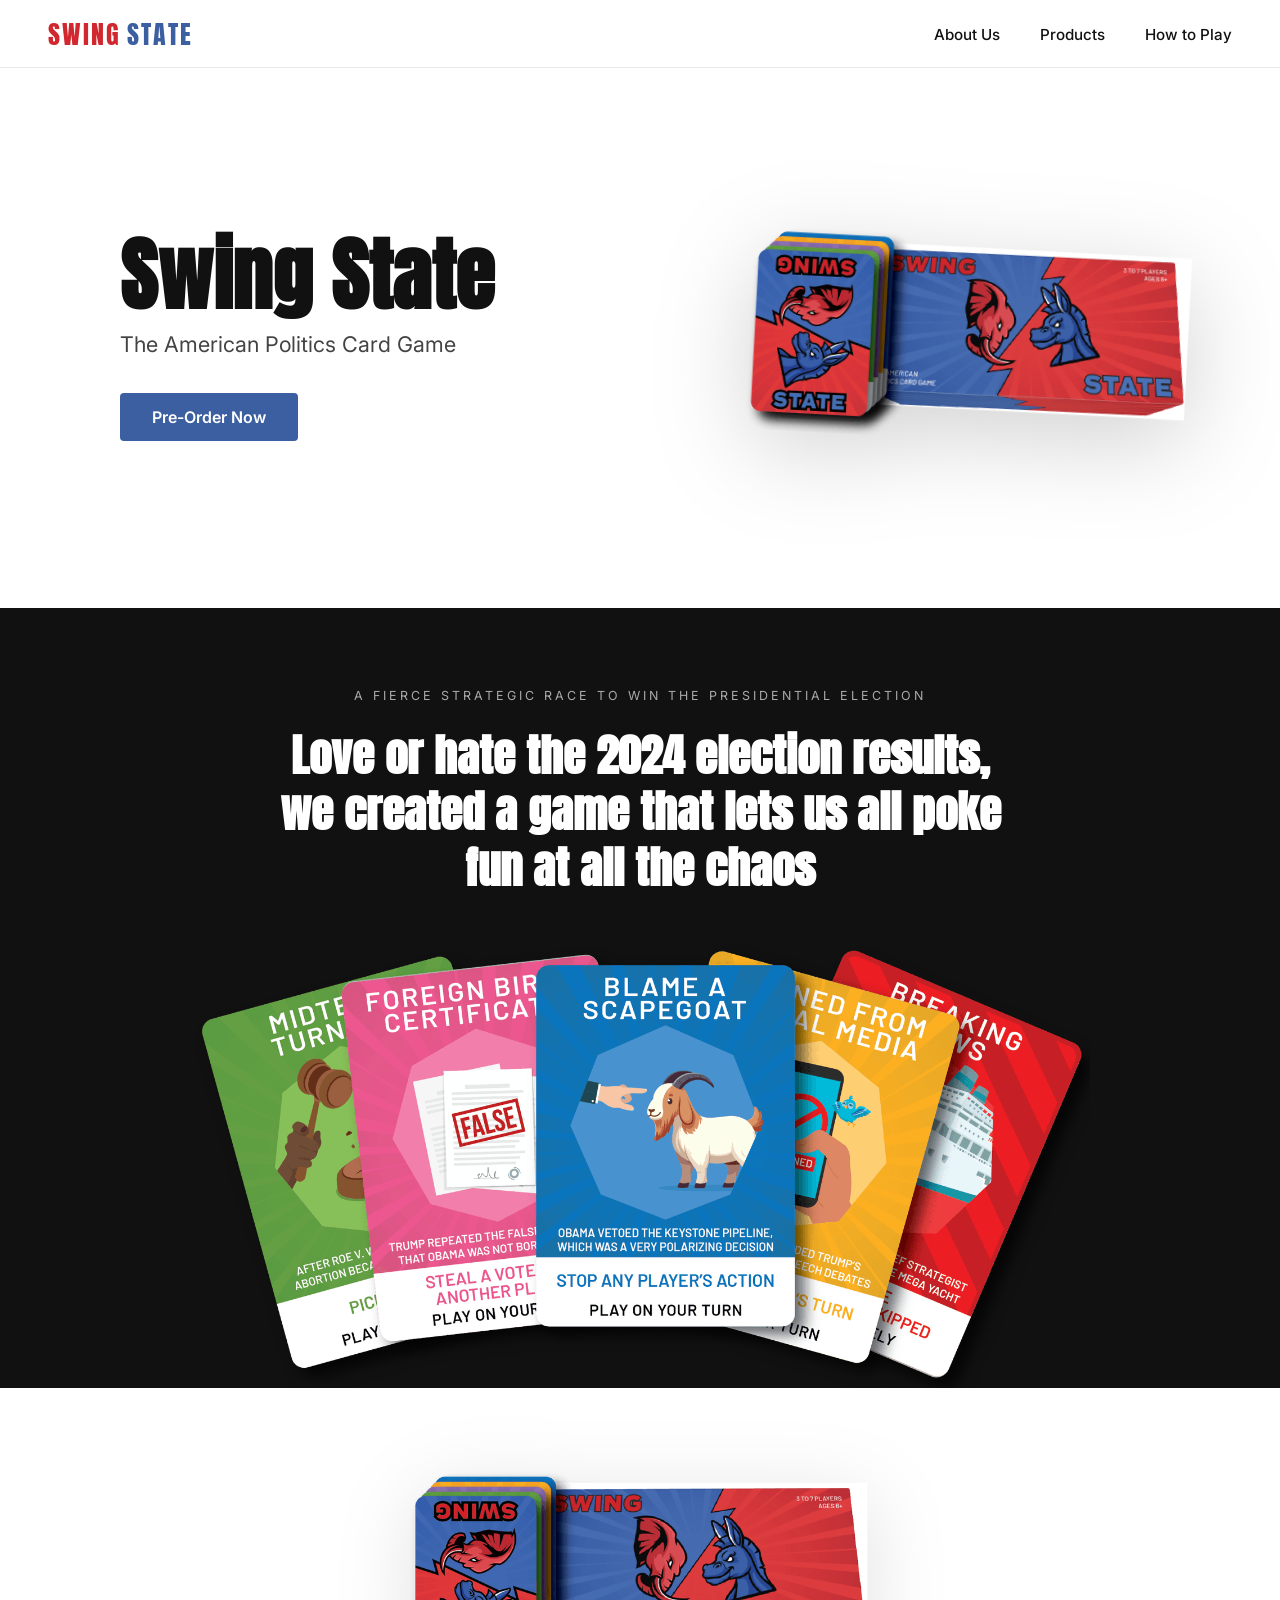
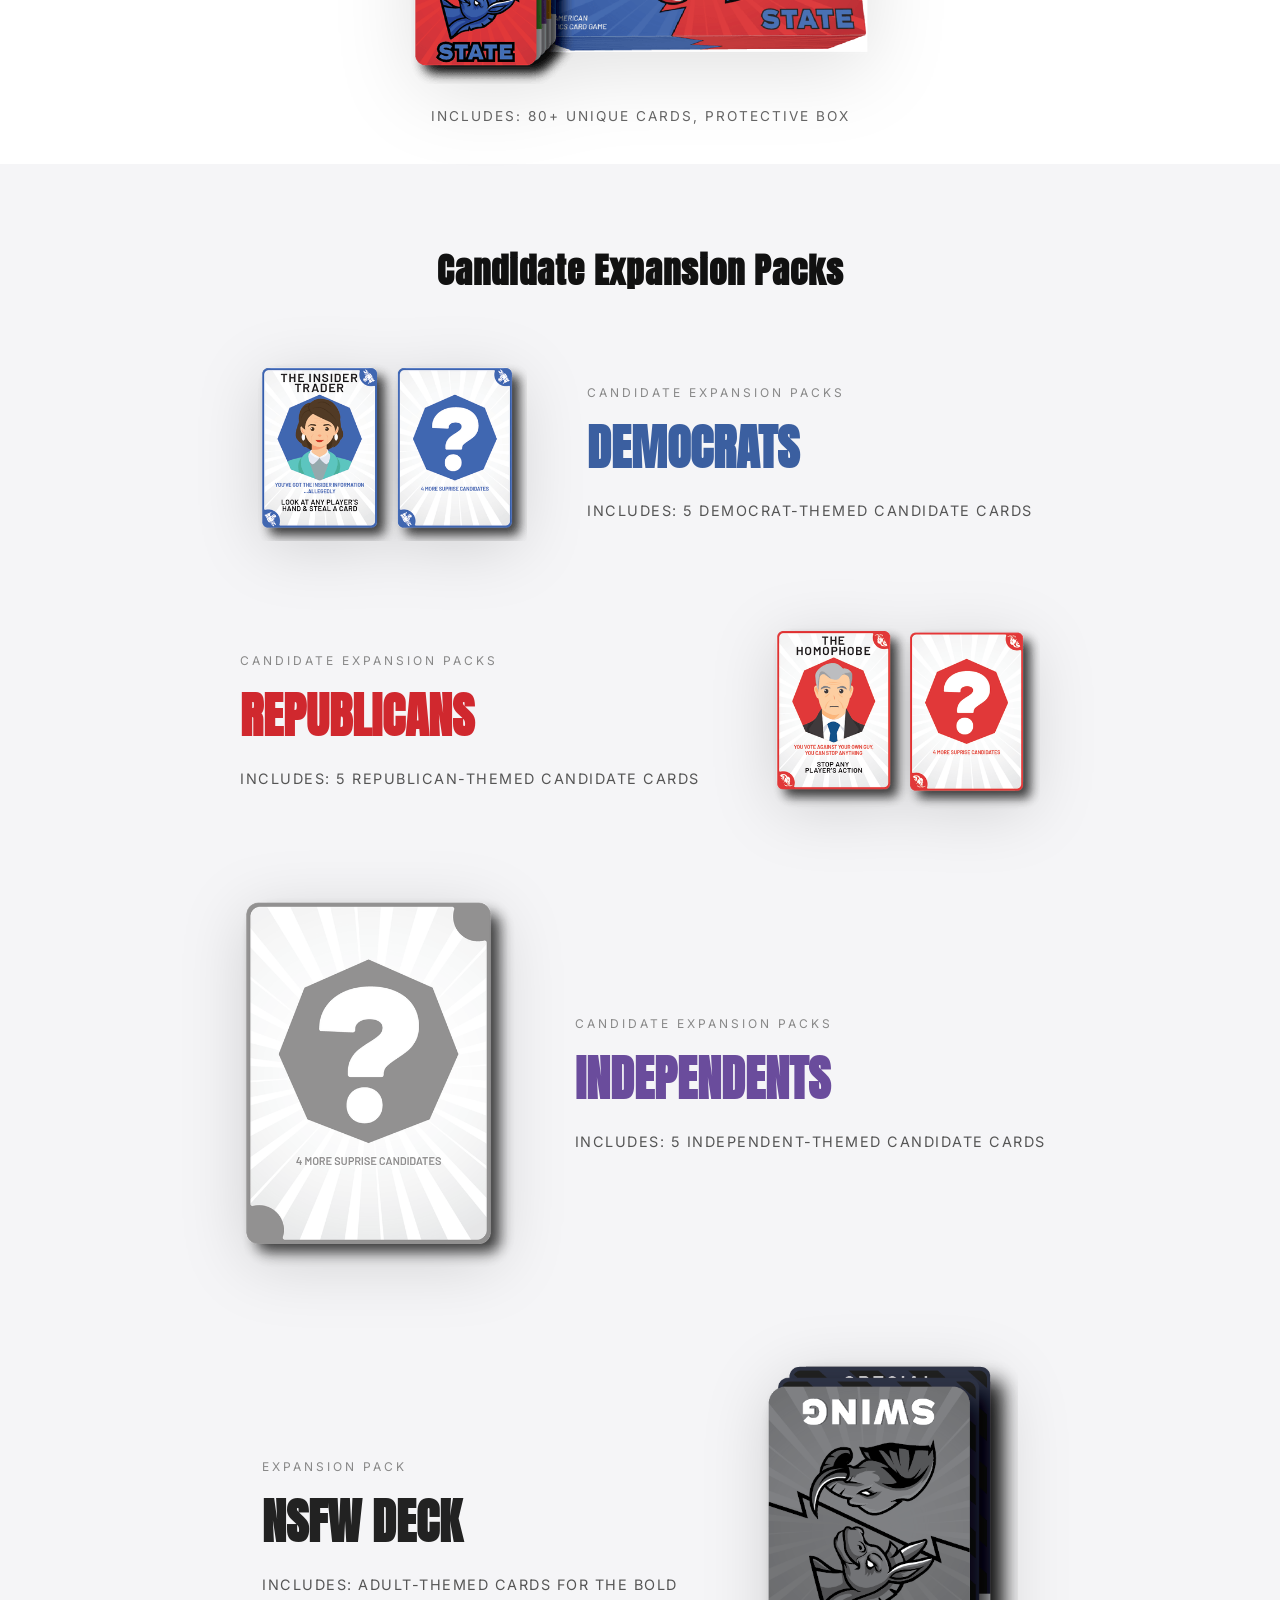
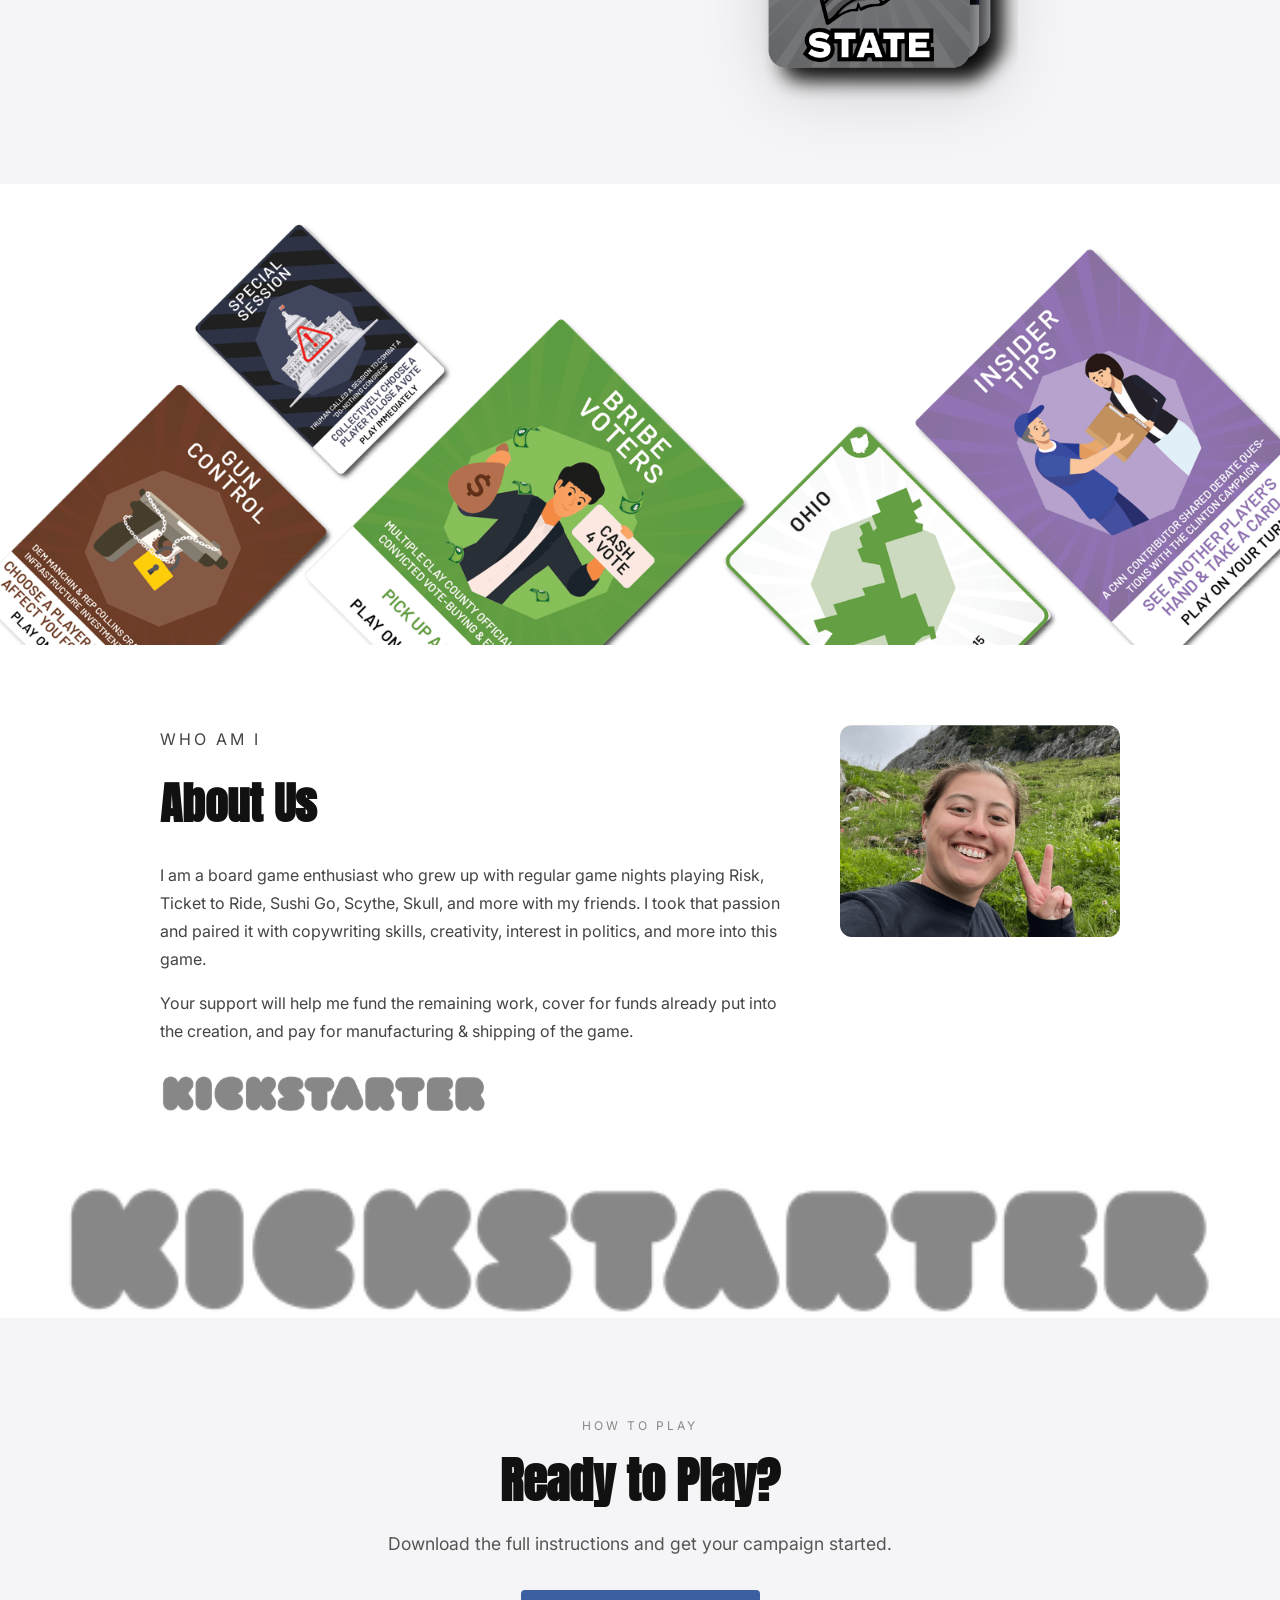
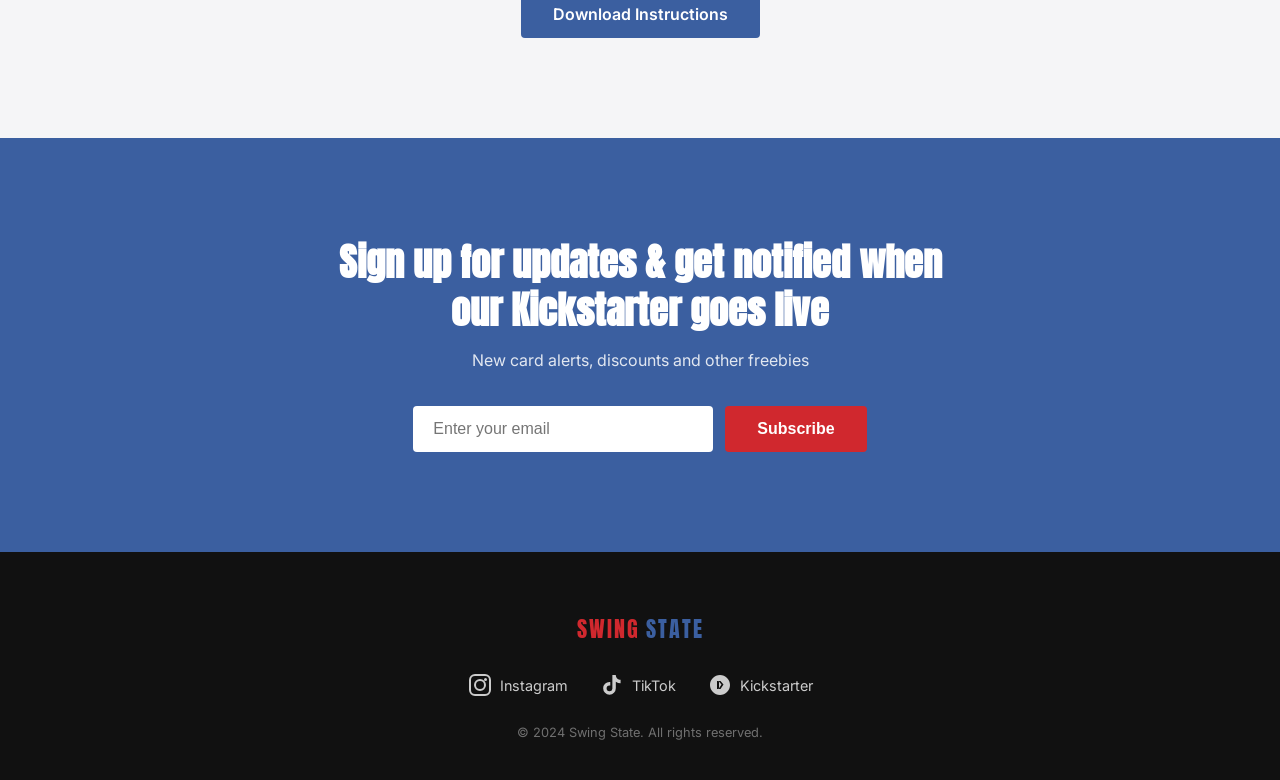
==== index.html @ 189a60ea "initial site" ====
<!DOCTYPE html>
<html lang="en">
<head>
  <meta charset="UTF-8" />
  <meta name="viewport" content="width=device-width, initial-scale=1.0" />
  <title>Swing State – The American Politics Card Game</title>
  <link rel="stylesheet" href="style.css" />
  <link rel="preconnect" href="https://fonts.googleapis.com" />
  <link rel="preconnect" href="https://fonts.gstatic.com" crossorigin />
  <link href="https://fonts.googleapis.com/css2?family=Anton&family=Inter:wght@400;500;600;700&display=swap" rel="stylesheet" />
</head>
<body>

  <!-- NAV -->
  <nav class="nav">
    <a href="#" class="nav-logo">
      <span class="logo-swing">SWING</span><span class="logo-state">STATE</span>
    </a>
    <ul class="nav-links">
      <li><a href="#about">About Us</a></li>
      <li><a href="#products">Products</a></li>
      <li><a href="#how-to-play">How to Play</a></li>
    </ul>
    <button class="nav-hamburger" aria-label="Menu" onclick="toggleMenu()">&#9776;</button>
  </nav>
  <div class="nav-mobile" id="mobileMenu">
    <a href="#about" onclick="toggleMenu()">About Us</a>
    <a href="#products" onclick="toggleMenu()">Products</a>
    <a href="#how-to-play" onclick="toggleMenu()">How to Play</a>
  </div>

  <!-- HERO -->
  <section class="hero">
    <div class="hero-text">
      <h1>Swing State</h1>
      <p class="hero-sub">The American Politics Card Game</p>
      <a href="#products" class="btn btn-primary">Pre-Order Now</a>
    </div>
    <div class="hero-image">
      <img src="images/product-box.png" alt="Swing State card game box" />
    </div>
  </section>

  <!-- TAGLINE DARK -->
  <section class="tagline-dark">
    <p class="tagline-eyebrow">A FIERCE STRATEGIC RACE TO WIN THE PRESIDENTIAL ELECTION</p>
    <h2>Love or hate the 2024 election results,<br />we created a game that lets us all poke<br />fun at all the chaos</h2>
    <div class="card-fan">
      <img src="images/cards-fan.png" alt="Swing State cards fanned out" />
    </div>
  </section>

  <!-- BOX PRODUCT -->
  <section class="box-product">
    <img src="images/product-box.png" alt="Swing State box and card deck" />
    <p class="box-includes">INCLUDES: 80+ UNIQUE CARDS, PROTECTIVE BOX</p>
  </section>

  <!-- PRODUCTS / EXPANSION PACKS -->
  <section class="products" id="products">
    <h2 class="section-title">Candidate Expansion Packs</h2>

    <div class="expansion-card expansion-dems">
      <div class="expansion-cards-img">
        <img src="images/expansion-dems.png" alt="Democrat expansion pack cards" />
      </div>
      <div class="expansion-info">
        <p class="expansion-eyebrow">CANDIDATE EXPANSION PACKS</p>
        <h3>DEMOCRATS</h3>
        <p class="expansion-includes">INCLUDES: 5 DEMOCRAT-THEMED CANDIDATE CARDS</p>
      </div>
    </div>

    <div class="expansion-card expansion-reps">
      <div class="expansion-info">
        <p class="expansion-eyebrow">CANDIDATE EXPANSION PACKS</p>
        <h3>REPUBLICANS</h3>
        <p class="expansion-includes">INCLUDES: 5 REPUBLICAN-THEMED CANDIDATE CARDS</p>
      </div>
      <div class="expansion-cards-img">
        <img src="images/expansion-reps.png" alt="Republican expansion pack cards" />
      </div>
    </div>

    <div class="expansion-card expansion-ind">
      <div class="expansion-cards-img">
        <img src="images/expansion-ind.png" alt="Independent expansion pack cards" />
      </div>
      <div class="expansion-info">
        <p class="expansion-eyebrow">CANDIDATE EXPANSION PACKS</p>
        <h3>INDEPENDENTS</h3>
        <p class="expansion-includes">INCLUDES: 5 INDEPENDENT-THEMED CANDIDATE CARDS</p>
      </div>
    </div>

    <div class="expansion-card expansion-nsfw">
      <div class="expansion-info">
        <p class="expansion-eyebrow">EXPANSION PACK</p>
        <h3>NSFW DECK</h3>
        <p class="expansion-includes">INCLUDES: ADULT-THEMED CARDS FOR THE BOLD</p>
      </div>
      <div class="expansion-cards-img">
        <img src="images/expansion-nsfw.png" alt="NSFW expansion pack cards" />
      </div>
    </div>
  </section>

  <!-- CARDS SCATTER -->
  <section class="cards-scatter">
    <img src="images/cards-scatter.png" alt="Scattered Swing State cards" />
  </section>

  <!-- ABOUT / KICKSTARTER -->
  <section class="about" id="about">
    <div class="about-inner">
      <div class="about-text">
        <p class="section-eyebrow">WHO AM I</p>
        <h2>About Us</h2>
        <p>I am a board game enthusiast who grew up with regular game nights playing Risk, Ticket to Ride, Sushi Go, Scythe, Skull, and more with my friends. I took that passion and paired it with copywriting skills, creativity, interest in politics, and more into this game.</p>
        <p>Your support will help me fund the remaining work, cover for funds already put into the creation, and pay for manufacturing &amp; shipping of the game.</p>
        <div class="kickstarter-logo">
          <img src="images/kickstarter.png" alt="Kickstarter" />
        </div>
      </div>
      <div class="about-photo">
        <img src="images/about-photo.png" alt="About the creator" />
      </div>
    </div>
    <div class="about-banner">
      <img src="images/kickstarter.png" alt="Kickstarter campaign banner" />
    </div>
  </section>

  <!-- HOW TO PLAY -->
  <section class="how-to-play" id="how-to-play">
    <p class="section-eyebrow">HOW TO PLAY</p>
    <h2>Ready to Play?</h2>
    <p class="how-sub">Download the full instructions and get your campaign started.</p>
    <a href="/instructions" class="btn btn-primary" target="_blank" rel="noopener">Download Instructions</a>
  </section>

  <!-- EMAIL SIGNUP -->
  <section class="signup">
    <h2>Sign up for updates &amp; get notified when our Kickstarter goes live</h2>
    <p>New card alerts, discounts and other freebies</p>
    <form class="signup-form" onsubmit="handleSignup(event)">
      <input type="email" placeholder="Enter your email" required aria-label="Email address" />
      <button type="submit" class="btn btn-primary">Subscribe</button>
    </form>
    <p class="signup-success" id="signupSuccess">Thanks! We'll keep you posted.</p>
  </section>

  <!-- FOOTER -->
  <footer class="footer">
    <a href="#" class="nav-logo footer-logo">
      <span class="logo-swing">SWING</span><span class="logo-state">STATE</span>
    </a>
    <div class="footer-socials">
      <a href="https://www.instagram.com/getswingstate" target="_blank" rel="noopener" aria-label="Instagram">
        <svg width="24" height="24" viewBox="0 0 24 24" fill="none" xmlns="http://www.w3.org/2000/svg"><rect x="2" y="2" width="20" height="20" rx="5" stroke="currentColor" stroke-width="2"/><circle cx="12" cy="12" r="5" stroke="currentColor" stroke-width="2"/><circle cx="17.5" cy="6.5" r="1.5" fill="currentColor"/></svg>
        Instagram
      </a>
      <a href="https://www.tiktok.com/@getswingstate" target="_blank" rel="noopener" aria-label="TikTok">
        <svg width="24" height="24" viewBox="0 0 24 24" fill="currentColor" xmlns="http://www.w3.org/2000/svg"><path d="M19.59 6.69a4.83 4.83 0 01-3.77-4.25V2h-3.45v13.67a2.89 2.89 0 01-2.88 2.5 2.89 2.89 0 01-2.89-2.89 2.89 2.89 0 012.89-2.89c.28 0 .54.04.79.1V9.01a6.33 6.33 0 00-.79-.05 6.34 6.34 0 00-6.34 6.34 6.34 6.34 0 006.34 6.34 6.34 6.34 0 006.33-6.34V8.69a8.18 8.18 0 004.78 1.52V6.76a4.85 4.85 0 01-1.01-.07z"/></svg>
        TikTok
      </a>
      <a href="https://www.kickstarter.com" target="_blank" rel="noopener" aria-label="Kickstarter">
        <svg width="24" height="24" viewBox="0 0 24 24" fill="currentColor" xmlns="http://www.w3.org/2000/svg"><path d="M12 2C6.48 2 2 6.48 2 12s4.48 10 10 10 10-4.48 10-10S17.52 2 12 2zm-1 14H9V8h2v8zm4.5-4.5l-3 4.5h-2l3-4.5-3-3.5h2l3 3.5z"/></svg>
        Kickstarter
      </a>
    </div>
    <p class="footer-copy">&copy; 2024 Swing State. All rights reserved.</p>
  </footer>

  <script src="script.js"></script>
</body>
</html>
---- style.css ----
*, *::before, *::after { box-sizing: border-box; margin: 0; padding: 0; }

:root {
  --red: #D0282E;
  --blue: #3B5FA0;
  --dark: #111;
  --light: #f5f5f7;
  --white: #fff;
  --font-display: 'Anton', sans-serif;
  --font-body: 'Inter', sans-serif;
}

html { scroll-behavior: smooth; }

body {
  font-family: var(--font-body);
  color: var(--dark);
  background: var(--white);
  overflow-x: hidden;
}

/* ── NAV ── */
.nav {
  position: sticky;
  top: 0;
  z-index: 100;
  display: flex;
  align-items: center;
  justify-content: space-between;
  padding: 0 48px;
  height: 68px;
  background: var(--white);
  border-bottom: 1px solid #e8e8e8;
}

.nav-logo {
  font-family: var(--font-display);
  font-size: 1.6rem;
  text-decoration: none;
  letter-spacing: 2px;
}
.logo-swing { color: var(--red); }
.logo-state { color: var(--blue); margin-left: 6px; }

.nav-links {
  display: flex;
  list-style: none;
  gap: 40px;
}
.nav-links a {
  text-decoration: none;
  color: var(--dark);
  font-weight: 500;
  font-size: 0.95rem;
  transition: color 0.2s;
}
.nav-links a:hover { color: var(--blue); }

.nav-hamburger {
  display: none;
  background: none;
  border: none;
  font-size: 1.5rem;
  cursor: pointer;
}

.nav-mobile {
  display: none;
  flex-direction: column;
  background: var(--white);
  border-bottom: 1px solid #e8e8e8;
  padding: 16px 24px;
  gap: 16px;
}
.nav-mobile.open { display: flex; }
.nav-mobile a {
  text-decoration: none;
  color: var(--dark);
  font-weight: 500;
  font-size: 1rem;
}

/* ── BUTTONS ── */
.btn {
  display: inline-block;
  padding: 14px 32px;
  border-radius: 4px;
  font-weight: 600;
  font-size: 1rem;
  text-decoration: none;
  border: none;
  cursor: pointer;
  transition: opacity 0.2s, transform 0.15s;
}
.btn:hover { opacity: 0.88; transform: translateY(-1px); }
.btn-primary { background: var(--blue); color: var(--white); }

/* ── HERO ── */
.hero {
  display: flex;
  align-items: center;
  justify-content: space-between;
  padding: 80px 80px 80px 120px;
  min-height: 540px;
  background: var(--white);
  gap: 40px;
}
.hero-text { max-width: 500px; }
.hero-text h1 {
  font-family: var(--font-display);
  font-size: 5rem;
  line-height: 1;
  margin-bottom: 16px;
  color: var(--dark);
}
.hero-sub {
  font-size: 1.35rem;
  color: #444;
  margin-bottom: 36px;
}
.hero-image { flex-shrink: 0; }
.hero-image img {
  width: 460px;
  max-width: 45vw;
  transform: rotate(3deg);
  filter: drop-shadow(0 24px 48px rgba(0,0,0,0.18));
  border-radius: 8px;
}

/* placeholder box for missing images */
.img-placeholder {
  background: #ddd;
  border-radius: 8px;
  display: flex;
  align-items: center;
  justify-content: center;
  color: #888;
  font-size: 0.85rem;
  text-align: center;
}

/* ── TAGLINE DARK ── */
.tagline-dark {
  background: #111;
  color: var(--white);
  text-align: center;
  padding: 80px 40px 0;
}
.tagline-eyebrow {
  font-size: 0.78rem;
  letter-spacing: 3px;
  text-transform: uppercase;
  color: #aaa;
  margin-bottom: 24px;
}
.tagline-dark h2 {
  font-family: var(--font-display);
  font-size: clamp(1.8rem, 3.5vw, 2.8rem);
  line-height: 1.25;
  max-width: 800px;
  margin: 0 auto 48px;
}
.card-fan {
  margin-top: 40px;
  overflow: hidden;
}
.card-fan img {
  width: 100%;
  max-width: 900px;
  display: block;
  margin: 0 auto;
}

/* ── BOX PRODUCT ── */
.box-product {
  background: var(--white);
  display: flex;
  flex-direction: column;
  align-items: center;
  padding: 80px 40px 40px;
  gap: 24px;
}
.box-product img {
  width: 480px;
  max-width: 80vw;
  filter: drop-shadow(0 16px 40px rgba(0,0,0,0.12));
}
.box-includes {
  font-size: 0.85rem;
  letter-spacing: 2px;
  text-transform: uppercase;
  color: #666;
}

/* ── PRODUCTS ── */
.products {
  background: var(--light);
  padding: 80px 60px;
}
.section-title {
  font-family: var(--font-display);
  font-size: 2.2rem;
  text-align: center;
  margin-bottom: 64px;
  letter-spacing: 1px;
}

.expansion-card {
  display: flex;
  align-items: center;
  justify-content: center;
  gap: 60px;
  max-width: 900px;
  margin: 0 auto 80px;
}
.expansion-card:last-child { margin-bottom: 0; }

.expansion-cards-img img {
  width: 280px;
  max-width: 40vw;
  filter: drop-shadow(0 12px 32px rgba(0,0,0,0.15));
}

.expansion-eyebrow {
  font-size: 0.75rem;
  letter-spacing: 3px;
  text-transform: uppercase;
  color: #888;
  margin-bottom: 12px;
}
.expansion-info h3 {
  font-family: var(--font-display);
  font-size: 3rem;
  margin-bottom: 16px;
}
.expansion-dems h3 { color: var(--blue); }
.expansion-reps h3 { color: var(--red); }
.expansion-ind h3  { color: #6a4c9c; }
.expansion-nsfw h3 { color: #222; }

.expansion-includes {
  font-size: 0.9rem;
  letter-spacing: 1.5px;
  text-transform: uppercase;
  color: #555;
  line-height: 1.5;
}

/* ── CARDS SCATTER ── */
.cards-scatter {
  background: var(--white);
  overflow: hidden;
  padding: 0;
}
.cards-scatter img {
  width: 100%;
  display: block;
}

/* ── ABOUT ── */
.about {
  background: var(--white);
  padding: 80px 60px 0;
}
.about-inner {
  display: flex;
  gap: 60px;
  align-items: flex-start;
  max-width: 960px;
  margin: 0 auto 60px;
}
.section-eyebrow {
  font-size: 0.75rem;
  letter-spacing: 3px;
  text-transform: uppercase;
  color: #888;
  margin-bottom: 12px;
}
.about-text h2 {
  font-family: var(--font-display);
  font-size: 2.8rem;
  margin-bottom: 24px;
}
.about-text p {
  font-size: 1rem;
  line-height: 1.75;
  color: #444;
  margin-bottom: 16px;
}
.kickstarter-logo img {
  height: 40px;
  margin-top: 12px;
}
.about-photo img {
  width: 280px;
  max-width: 40vw;
  border-radius: 12px;
  object-fit: cover;
  flex-shrink: 0;
}
.about-banner {
  width: 100%;
}
.about-banner img {
  width: 100%;
  display: block;
  max-height: 420px;
  object-fit: cover;
}

/* ── HOW TO PLAY ── */
.how-to-play {
  background: var(--light);
  text-align: center;
  padding: 100px 40px;
}
.how-to-play h2 {
  font-family: var(--font-display);
  font-size: 3rem;
  margin-bottom: 16px;
}
.how-sub {
  color: #555;
  font-size: 1.1rem;
  margin-bottom: 36px;
}

/* ── EMAIL SIGNUP ── */
.signup {
  background: var(--blue);
  color: var(--white);
  text-align: center;
  padding: 100px 40px;
}
.signup h2 {
  font-family: var(--font-display);
  font-size: clamp(1.6rem, 3vw, 2.4rem);
  max-width: 640px;
  margin: 0 auto 16px;
  line-height: 1.25;
}
.signup p {
  font-size: 1rem;
  opacity: 0.85;
  margin-bottom: 36px;
}
.signup-form {
  display: flex;
  justify-content: center;
  gap: 12px;
  flex-wrap: wrap;
}
.signup-form input {
  padding: 14px 20px;
  border-radius: 4px;
  border: none;
  font-size: 1rem;
  width: 300px;
  max-width: 90vw;
  outline: none;
}
.signup-form input:focus { box-shadow: 0 0 0 3px rgba(255,255,255,0.4); }
.signup .btn-primary { background: var(--red); }
.signup-success {
  display: none;
  margin-top: 20px;
  font-size: 1rem;
  opacity: 0.9;
}

/* ── FOOTER ── */
.footer {
  background: var(--dark);
  color: #ccc;
  text-align: center;
  padding: 60px 40px 40px;
  display: flex;
  flex-direction: column;
  align-items: center;
  gap: 28px;
}
.footer-logo { font-size: 1.4rem; }
.footer-socials {
  display: flex;
  gap: 32px;
}
.footer-socials a {
  color: #ccc;
  text-decoration: none;
  display: flex;
  align-items: center;
  gap: 8px;
  font-size: 0.9rem;
  transition: color 0.2s;
}
.footer-socials a:hover { color: var(--white); }
.footer-copy { font-size: 0.8rem; opacity: 0.5; }

/* ── RESPONSIVE ── */
@media (max-width: 768px) {
  .nav { padding: 0 20px; }
  .nav-links { display: none; }
  .nav-hamburger { display: block; }

  .hero {
    flex-direction: column;
    padding: 60px 24px;
    text-align: center;
    min-height: auto;
  }
  .hero-text h1 { font-size: 3.5rem; }
  .hero-image img { width: 240px; max-width: 70vw; }

  .tagline-dark { padding: 60px 24px 0; }

  .products { padding: 60px 24px; }

  .expansion-card {
    flex-direction: column !important;
    gap: 32px;
    text-align: center;
  }
  .expansion-cards-img img { width: 220px; max-width: 60vw; }

  .about { padding: 60px 24px 0; }
  .about-inner {
    flex-direction: column;
    gap: 32px;
  }
  .about-photo img { width: 100%; max-width: 320px; margin: 0 auto; display: block; }

  .how-to-play { padding: 70px 24px; }
  .signup { padding: 70px 24px; }
  .footer { padding: 48px 24px 32px; }
  .footer-socials { flex-direction: column; gap: 16px; align-items: center; }
}
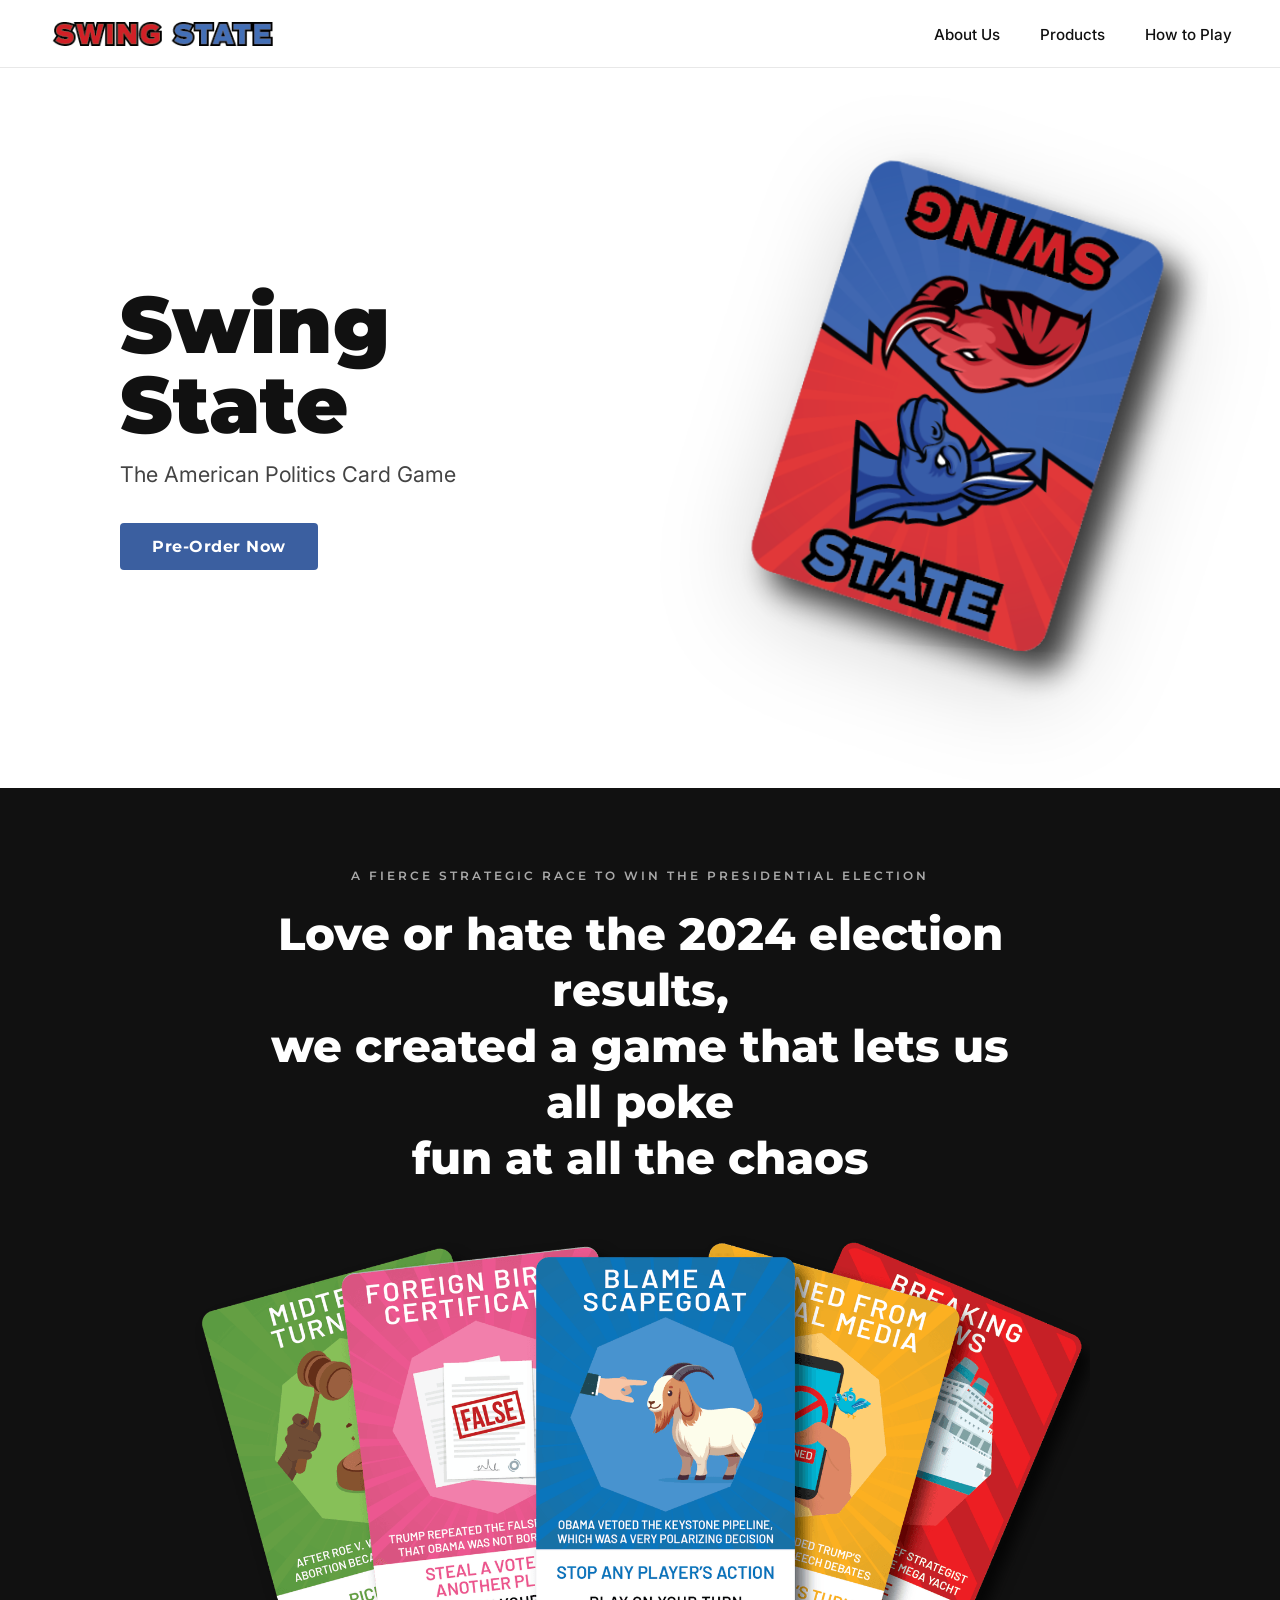
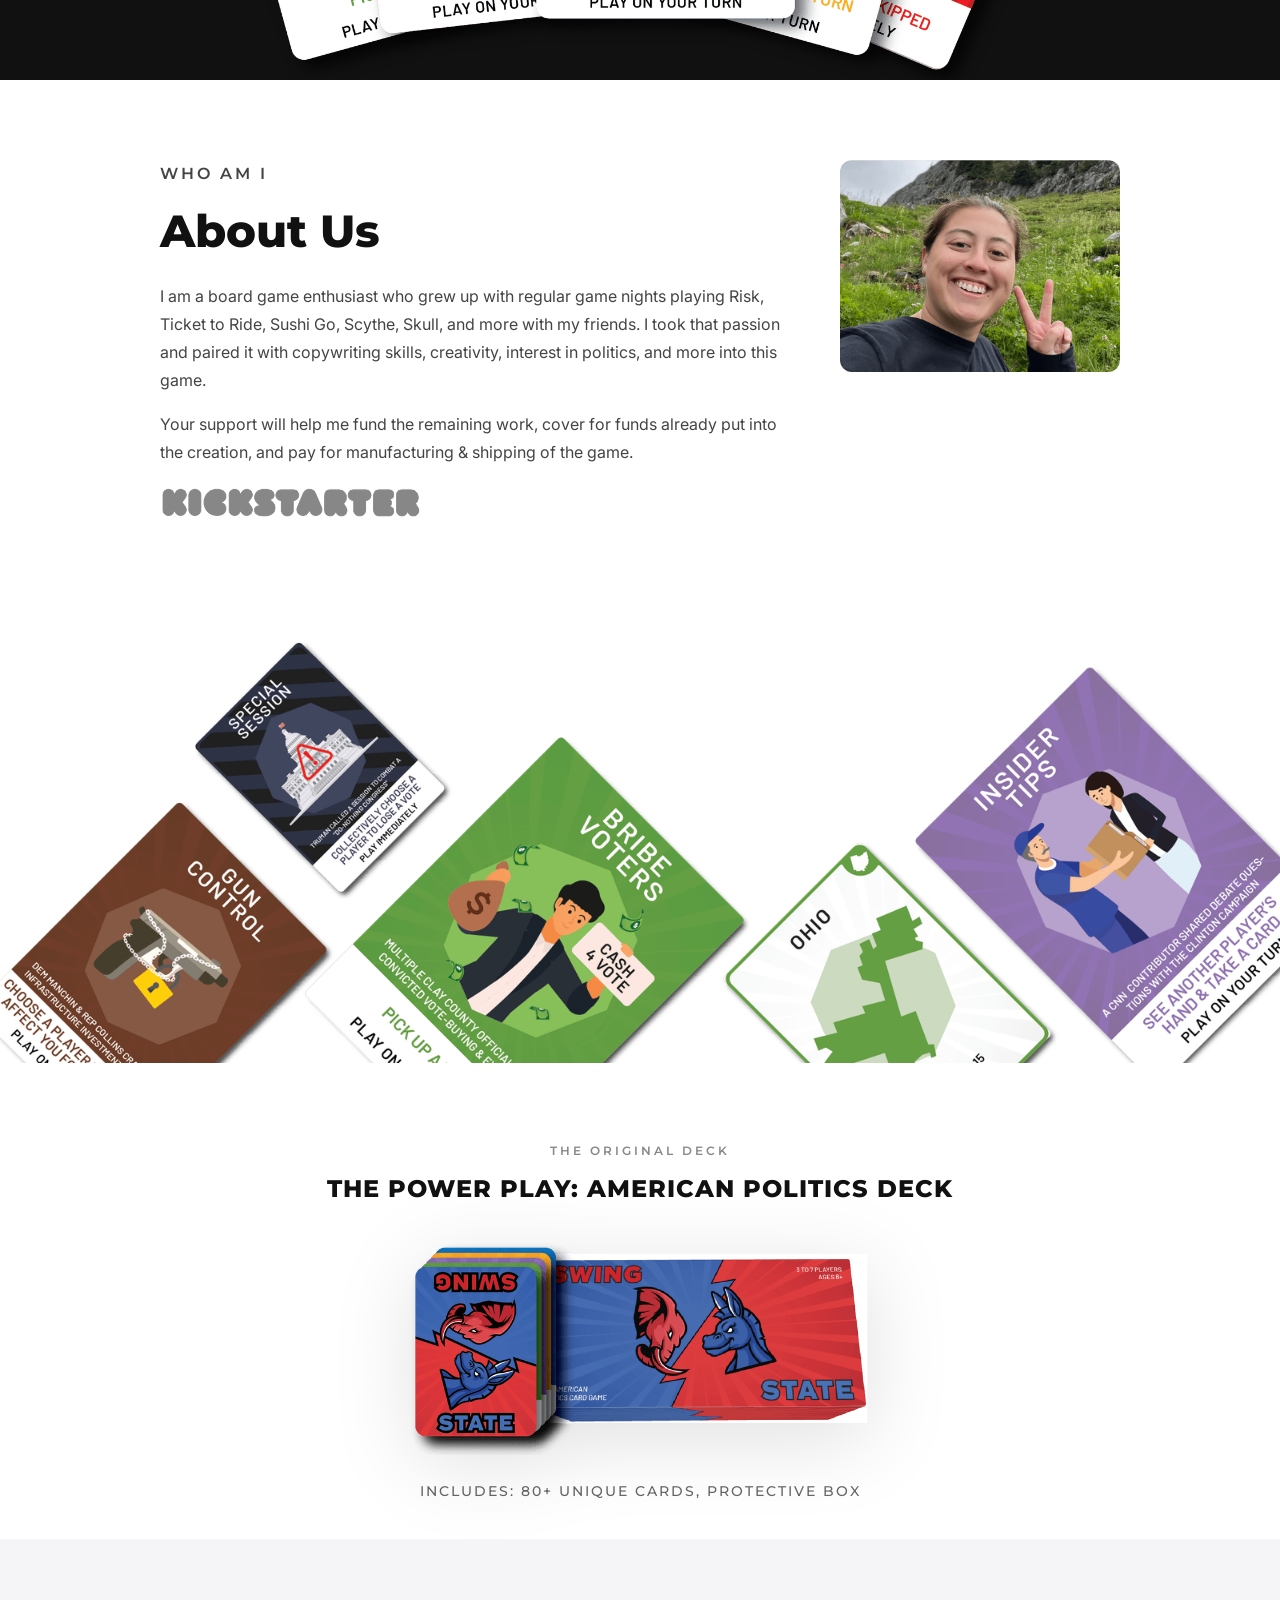
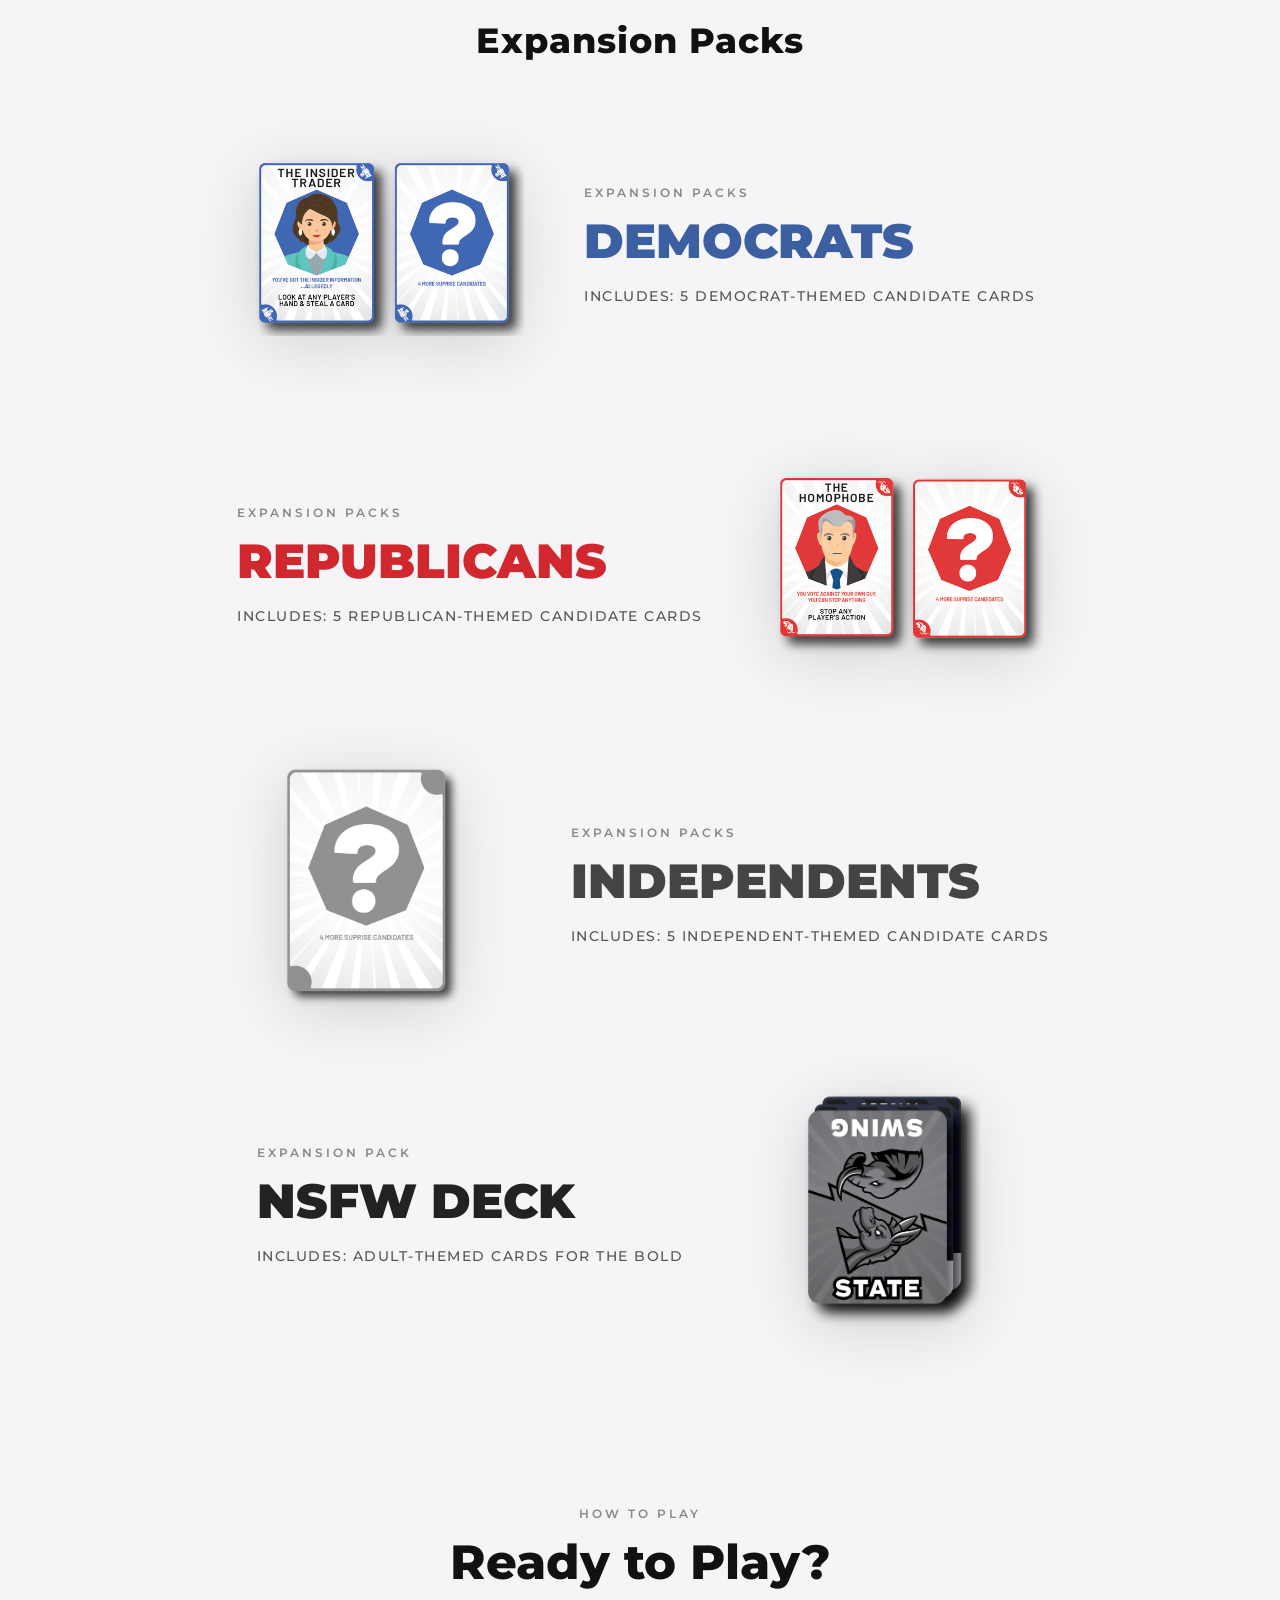
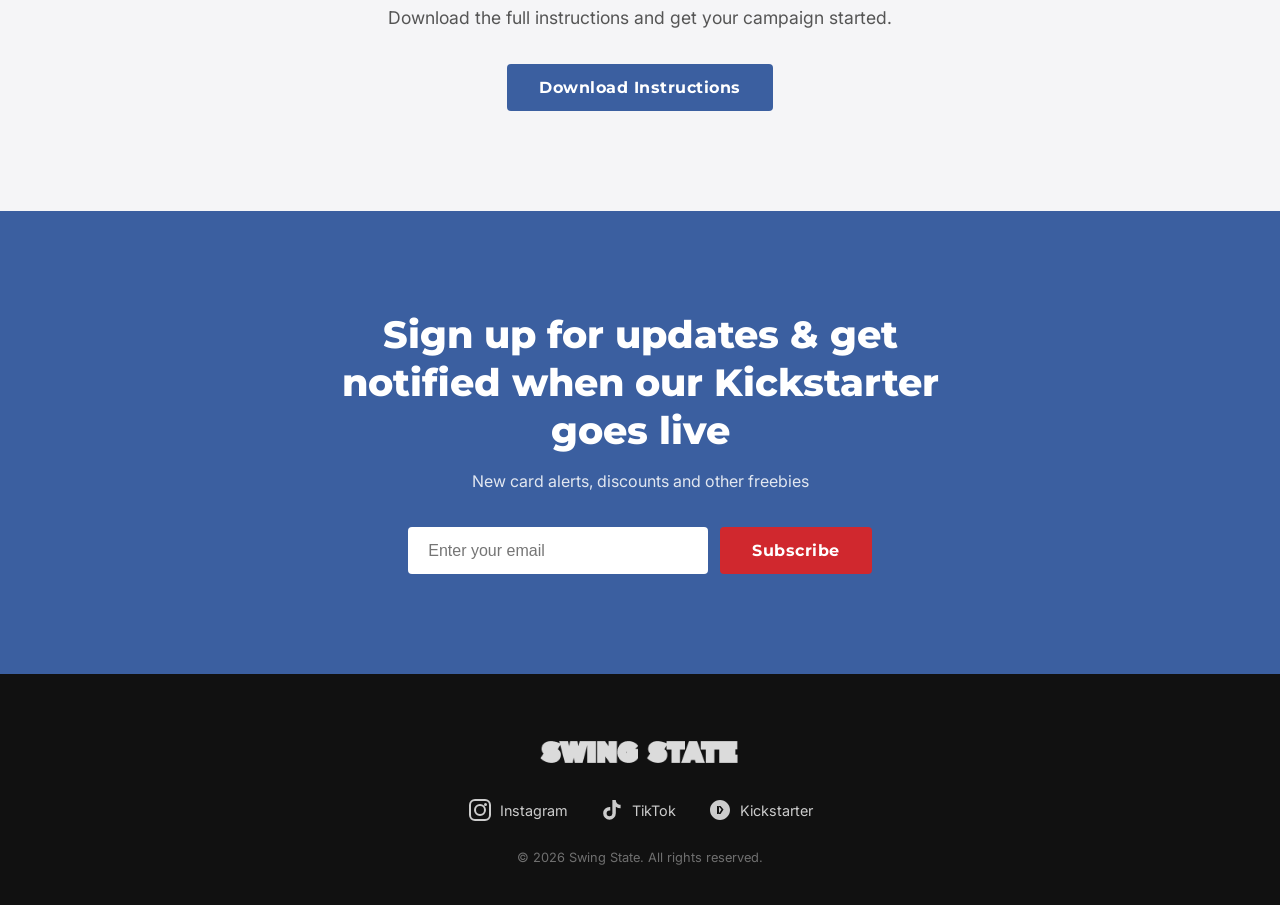
==== commit 69b33f31: "update layout, links, fonts, and images" ====
--- a/index.html
+++ b/index.html
@@ -4,17 +4,18 @@
   <meta charset="UTF-8" />
   <meta name="viewport" content="width=device-width, initial-scale=1.0" />
   <title>Swing State – The American Politics Card Game</title>
+  <link rel="icon" type="image/png" href="images/FavIcon.png" />
   <link rel="stylesheet" href="style.css" />
   <link rel="preconnect" href="https://fonts.googleapis.com" />
   <link rel="preconnect" href="https://fonts.gstatic.com" crossorigin />
-  <link href="https://fonts.googleapis.com/css2?family=Anton&family=Inter:wght@400;500;600;700&display=swap" rel="stylesheet" />
+  <link href="https://fonts.googleapis.com/css2?family=Montserrat:wght@400;500;600;700;800;900&family=Inter:wght@400;500;600;700&display=swap" rel="stylesheet" />
 </head>
 <body>
 
   <!-- NAV -->
   <nav class="nav">
     <a href="#" class="nav-logo">
-      <span class="logo-swing">SWING</span><span class="logo-state">STATE</span>
+      <img src="images/swing-state-logo.png" alt="Swing State" class="nav-logo-img" />
     </a>
     <ul class="nav-links">
       <li><a href="#about">About Us</a></li>
@@ -34,10 +35,10 @@
     <div class="hero-text">
       <h1>Swing State</h1>
       <p class="hero-sub">The American Politics Card Game</p>
-      <a href="#products" class="btn btn-primary">Pre-Order Now</a>
+      <a href="https://www.kickstarter.com/projects/allyt/swing-state-the-american-politics-card-game" target="_blank" rel="noopener" class="btn btn-primary">Pre-Order Now</a>
     </div>
     <div class="hero-image">
-      <img src="images/product-box.png" alt="Swing State card game box" />
+      <img src="images/box-card.png" alt="Swing State card game box" />
     </div>
   </section>
 
@@ -50,22 +51,49 @@
     </div>
   </section>
 
+  <!-- ABOUT / KICKSTARTER -->
+  <section class="about" id="about">
+    <div class="about-inner">
+      <div class="about-text">
+        <p class="section-eyebrow">WHO AM I</p>
+        <h2>About Us</h2>
+        <p>I am a board game enthusiast who grew up with regular game nights playing Risk, Ticket to Ride, Sushi Go, Scythe, Skull, and more with my friends. I took that passion and paired it with copywriting skills, creativity, interest in politics, and more into this game.</p>
+        <p>Your support will help me fund the remaining work, cover for funds already put into the creation, and pay for manufacturing &amp; shipping of the game.</p>
+        <div class="kickstarter-logo">
+          <a href="https://www.kickstarter.com/projects/allyt/swing-state-the-american-politics-card-game" target="_blank" rel="noopener">
+            <img src="images/kickstarter.png" alt="Kickstarter" />
+          </a>
+        </div>
+      </div>
+      <div class="about-photo">
+        <img src="images/about-photo.png" alt="About the creator" />
+      </div>
+    </div>
+  </section>
+
+  <!-- CARDS SCATTER -->
+  <section class="cards-scatter">
+    <img src="images/cards-scatter.png" alt="Scattered Swing State cards" />
+  </section>
+
   <!-- BOX PRODUCT -->
   <section class="box-product">
+    <p class="box-deck-eyebrow">THE ORIGINAL DECK</p>
+    <p class="box-deck-title">THE POWER PLAY: AMERICAN POLITICS DECK</p>
     <img src="images/product-box.png" alt="Swing State box and card deck" />
     <p class="box-includes">INCLUDES: 80+ UNIQUE CARDS, PROTECTIVE BOX</p>
   </section>
 
   <!-- PRODUCTS / EXPANSION PACKS -->
   <section class="products" id="products">
-    <h2 class="section-title">Candidate Expansion Packs</h2>
+    <h2 class="section-title">Expansion Packs</h2>
 
     <div class="expansion-card expansion-dems">
       <div class="expansion-cards-img">
         <img src="images/expansion-dems.png" alt="Democrat expansion pack cards" />
       </div>
       <div class="expansion-info">
-        <p class="expansion-eyebrow">CANDIDATE EXPANSION PACKS</p>
+        <p class="expansion-eyebrow">EXPANSION PACKS</p>
         <h3>DEMOCRATS</h3>
         <p class="expansion-includes">INCLUDES: 5 DEMOCRAT-THEMED CANDIDATE CARDS</p>
       </div>
@@ -73,7 +101,7 @@
 
     <div class="expansion-card expansion-reps">
       <div class="expansion-info">
-        <p class="expansion-eyebrow">CANDIDATE EXPANSION PACKS</p>
+        <p class="expansion-eyebrow">EXPANSION PACKS</p>
         <h3>REPUBLICANS</h3>
         <p class="expansion-includes">INCLUDES: 5 REPUBLICAN-THEMED CANDIDATE CARDS</p>
       </div>
@@ -87,7 +115,7 @@
         <img src="images/expansion-ind.png" alt="Independent expansion pack cards" />
       </div>
       <div class="expansion-info">
-        <p class="expansion-eyebrow">CANDIDATE EXPANSION PACKS</p>
+        <p class="expansion-eyebrow">EXPANSION PACKS</p>
         <h3>INDEPENDENTS</h3>
         <p class="expansion-includes">INCLUDES: 5 INDEPENDENT-THEMED CANDIDATE CARDS</p>
       </div>
@@ -102,32 +130,6 @@
       <div class="expansion-cards-img">
         <img src="images/expansion-nsfw.png" alt="NSFW expansion pack cards" />
       </div>
-    </div>
-  </section>
-
-  <!-- CARDS SCATTER -->
-  <section class="cards-scatter">
-    <img src="images/cards-scatter.png" alt="Scattered Swing State cards" />
-  </section>
-
-  <!-- ABOUT / KICKSTARTER -->
-  <section class="about" id="about">
-    <div class="about-inner">
-      <div class="about-text">
-        <p class="section-eyebrow">WHO AM I</p>
-        <h2>About Us</h2>
-        <p>I am a board game enthusiast who grew up with regular game nights playing Risk, Ticket to Ride, Sushi Go, Scythe, Skull, and more with my friends. I took that passion and paired it with copywriting skills, creativity, interest in politics, and more into this game.</p>
-        <p>Your support will help me fund the remaining work, cover for funds already put into the creation, and pay for manufacturing &amp; shipping of the game.</p>
-        <div class="kickstarter-logo">
-          <img src="images/kickstarter.png" alt="Kickstarter" />
-        </div>
-      </div>
-      <div class="about-photo">
-        <img src="images/about-photo.png" alt="About the creator" />
-      </div>
-    </div>
-    <div class="about-banner">
-      <img src="images/kickstarter.png" alt="Kickstarter campaign banner" />
     </div>
   </section>
 
@@ -153,23 +155,23 @@
   <!-- FOOTER -->
   <footer class="footer">
     <a href="#" class="nav-logo footer-logo">
-      <span class="logo-swing">SWING</span><span class="logo-state">STATE</span>
+      <img src="images/swing-state-logo.png" alt="Swing State" class="footer-logo-img" />
     </a>
     <div class="footer-socials">
-      <a href="https://www.instagram.com/getswingstate" target="_blank" rel="noopener" aria-label="Instagram">
+      <a href="https://www.instagram.com/swingstate_thegame" target="_blank" rel="noopener" aria-label="Instagram">
         <svg width="24" height="24" viewBox="0 0 24 24" fill="none" xmlns="http://www.w3.org/2000/svg"><rect x="2" y="2" width="20" height="20" rx="5" stroke="currentColor" stroke-width="2"/><circle cx="12" cy="12" r="5" stroke="currentColor" stroke-width="2"/><circle cx="17.5" cy="6.5" r="1.5" fill="currentColor"/></svg>
         Instagram
       </a>
-      <a href="https://www.tiktok.com/@getswingstate" target="_blank" rel="noopener" aria-label="TikTok">
+      <a href="https://www.tiktok.com/@swingstate_thegame" target="_blank" rel="noopener" aria-label="TikTok">
         <svg width="24" height="24" viewBox="0 0 24 24" fill="currentColor" xmlns="http://www.w3.org/2000/svg"><path d="M19.59 6.69a4.83 4.83 0 01-3.77-4.25V2h-3.45v13.67a2.89 2.89 0 01-2.88 2.5 2.89 2.89 0 01-2.89-2.89 2.89 2.89 0 012.89-2.89c.28 0 .54.04.79.1V9.01a6.33 6.33 0 00-.79-.05 6.34 6.34 0 00-6.34 6.34 6.34 6.34 0 006.34 6.34 6.34 6.34 0 006.33-6.34V8.69a8.18 8.18 0 004.78 1.52V6.76a4.85 4.85 0 01-1.01-.07z"/></svg>
         TikTok
       </a>
-      <a href="https://www.kickstarter.com" target="_blank" rel="noopener" aria-label="Kickstarter">
+      <a href="https://www.kickstarter.com/projects/allyt/swing-state-the-american-politics-card-game" target="_blank" rel="noopener" aria-label="Kickstarter">
         <svg width="24" height="24" viewBox="0 0 24 24" fill="currentColor" xmlns="http://www.w3.org/2000/svg"><path d="M12 2C6.48 2 2 6.48 2 12s4.48 10 10 10 10-4.48 10-10S17.52 2 12 2zm-1 14H9V8h2v8zm4.5-4.5l-3 4.5h-2l3-4.5-3-3.5h2l3 3.5z"/></svg>
         Kickstarter
       </a>
     </div>
-    <p class="footer-copy">&copy; 2024 Swing State. All rights reserved.</p>
+    <p class="footer-copy">&copy; 2026 Swing State. All rights reserved.</p>
   </footer>
 
   <script src="script.js"></script>
--- a/style.css
+++ b/style.css
@@ -6,7 +6,7 @@
   --dark: #111;
   --light: #f5f5f7;
   --white: #fff;
-  --font-display: 'Anton', sans-serif;
+  --font-display: 'Montserrat', sans-serif;
   --font-body: 'Inter', sans-serif;
 }
 
@@ -34,13 +34,15 @@
 }
 
 .nav-logo {
-  font-family: var(--font-display);
-  font-size: 1.6rem;
   text-decoration: none;
-  letter-spacing: 2px;
-}
-.logo-swing { color: var(--red); }
-.logo-state { color: var(--blue); margin-left: 6px; }
+  display: flex;
+  align-items: center;
+}
+.nav-logo-img {
+  height: 40px;
+  width: auto;
+  display: block;
+}
 
 .nav-links {
   display: flex;
@@ -85,11 +87,13 @@
   display: inline-block;
   padding: 14px 32px;
   border-radius: 4px;
-  font-weight: 600;
+  font-weight: 700;
   font-size: 1rem;
   text-decoration: none;
   border: none;
   cursor: pointer;
+  font-family: var(--font-display);
+  letter-spacing: 0.5px;
   transition: opacity 0.2s, transform 0.15s;
 }
 .btn:hover { opacity: 0.88; transform: translateY(-1px); }
@@ -109,6 +113,7 @@
 .hero-text h1 {
   font-family: var(--font-display);
   font-size: 5rem;
+  font-weight: 900;
   line-height: 1;
   margin-bottom: 16px;
   color: var(--dark);
@@ -152,9 +157,12 @@
   text-transform: uppercase;
   color: #aaa;
   margin-bottom: 24px;
+  font-family: var(--font-display);
+  font-weight: 600;
 }
 .tagline-dark h2 {
   font-family: var(--font-display);
+  font-weight: 800;
   font-size: clamp(1.8rem, 3.5vw, 2.8rem);
   line-height: 1.25;
   max-width: 800px;
@@ -171,103 +179,17 @@
   margin: 0 auto;
 }
 
-/* ── BOX PRODUCT ── */
-.box-product {
-  background: var(--white);
-  display: flex;
-  flex-direction: column;
-  align-items: center;
-  padding: 80px 40px 40px;
-  gap: 24px;
-}
-.box-product img {
-  width: 480px;
-  max-width: 80vw;
-  filter: drop-shadow(0 16px 40px rgba(0,0,0,0.12));
-}
-.box-includes {
-  font-size: 0.85rem;
-  letter-spacing: 2px;
-  text-transform: uppercase;
-  color: #666;
-}
-
-/* ── PRODUCTS ── */
-.products {
-  background: var(--light);
-  padding: 80px 60px;
-}
-.section-title {
-  font-family: var(--font-display);
-  font-size: 2.2rem;
-  text-align: center;
-  margin-bottom: 64px;
-  letter-spacing: 1px;
-}
-
-.expansion-card {
-  display: flex;
-  align-items: center;
-  justify-content: center;
-  gap: 60px;
-  max-width: 900px;
-  margin: 0 auto 80px;
-}
-.expansion-card:last-child { margin-bottom: 0; }
-
-.expansion-cards-img img {
-  width: 280px;
-  max-width: 40vw;
-  filter: drop-shadow(0 12px 32px rgba(0,0,0,0.15));
-}
-
-.expansion-eyebrow {
-  font-size: 0.75rem;
-  letter-spacing: 3px;
-  text-transform: uppercase;
-  color: #888;
-  margin-bottom: 12px;
-}
-.expansion-info h3 {
-  font-family: var(--font-display);
-  font-size: 3rem;
-  margin-bottom: 16px;
-}
-.expansion-dems h3 { color: var(--blue); }
-.expansion-reps h3 { color: var(--red); }
-.expansion-ind h3  { color: #6a4c9c; }
-.expansion-nsfw h3 { color: #222; }
-
-.expansion-includes {
-  font-size: 0.9rem;
-  letter-spacing: 1.5px;
-  text-transform: uppercase;
-  color: #555;
-  line-height: 1.5;
-}
-
-/* ── CARDS SCATTER ── */
-.cards-scatter {
-  background: var(--white);
-  overflow: hidden;
-  padding: 0;
-}
-.cards-scatter img {
-  width: 100%;
-  display: block;
-}
-
 /* ── ABOUT ── */
 .about {
   background: var(--white);
-  padding: 80px 60px 0;
+  padding: 80px 60px 80px;
 }
 .about-inner {
   display: flex;
   gap: 60px;
   align-items: flex-start;
   max-width: 960px;
-  margin: 0 auto 60px;
+  margin: 0 auto;
 }
 .section-eyebrow {
   font-size: 0.75rem;
@@ -275,9 +197,12 @@
   text-transform: uppercase;
   color: #888;
   margin-bottom: 12px;
+  font-family: var(--font-display);
+  font-weight: 600;
 }
 .about-text h2 {
   font-family: var(--font-display);
+  font-weight: 800;
   font-size: 2.8rem;
   margin-bottom: 24px;
 }
@@ -287,9 +212,13 @@
   color: #444;
   margin-bottom: 16px;
 }
+.kickstarter-logo {
+  margin-top: 20px;
+  display: flex;
+}
 .kickstarter-logo img {
-  height: 40px;
-  margin-top: 12px;
+  height: 32px;
+  width: auto;
 }
 .about-photo img {
   width: 280px;
@@ -298,14 +227,128 @@
   object-fit: cover;
   flex-shrink: 0;
 }
-.about-banner {
-  width: 100%;
-}
-.about-banner img {
+
+/* ── CARDS SCATTER ── */
+.cards-scatter {
+  background: var(--white);
+  overflow: hidden;
+  padding: 0;
+}
+.cards-scatter img {
   width: 100%;
   display: block;
-  max-height: 420px;
-  object-fit: cover;
+}
+
+/* ── BOX PRODUCT ── */
+.box-product {
+  background: var(--white);
+  display: flex;
+  flex-direction: column;
+  align-items: center;
+  padding: 80px 40px 40px;
+  gap: 16px;
+}
+.box-deck-eyebrow {
+  font-family: var(--font-display);
+  font-weight: 600;
+  font-size: 0.75rem;
+  letter-spacing: 3px;
+  text-transform: uppercase;
+  color: #888;
+}
+.box-deck-title {
+  font-family: var(--font-display);
+  font-weight: 800;
+  font-size: 1.5rem;
+  letter-spacing: 1px;
+  text-transform: uppercase;
+  color: var(--dark);
+  text-align: center;
+  margin-bottom: 8px;
+}
+.box-product img {
+  width: 480px;
+  max-width: 80vw;
+  height: 240px;
+  object-fit: contain;
+  filter: drop-shadow(0 16px 40px rgba(0,0,0,0.12));
+}
+.box-includes {
+  font-size: 0.85rem;
+  letter-spacing: 2px;
+  text-transform: uppercase;
+  color: #666;
+  font-family: var(--font-display);
+  font-weight: 500;
+}
+
+/* ── PRODUCTS ── */
+.products {
+  background: var(--light);
+  padding: 80px 60px;
+}
+.section-title {
+  font-family: var(--font-display);
+  font-weight: 800;
+  font-size: 2.2rem;
+  text-align: center;
+  margin-bottom: 64px;
+  letter-spacing: 1px;
+}
+
+.expansion-card {
+  display: flex;
+  align-items: center;
+  justify-content: center;
+  gap: 60px;
+  max-width: 900px;
+  margin: 0 auto 80px;
+}
+.expansion-card:last-child { margin-bottom: 0; }
+
+.expansion-cards-img {
+  flex-shrink: 0;
+  width: 280px;
+  max-width: 40vw;
+  display: flex;
+  align-items: center;
+  justify-content: center;
+}
+.expansion-cards-img img {
+  width: 100%;
+  height: 240px;
+  object-fit: contain;
+  filter: drop-shadow(0 12px 32px rgba(0,0,0,0.15));
+}
+
+.expansion-eyebrow {
+  font-family: var(--font-display);
+  font-weight: 600;
+  font-size: 0.75rem;
+  letter-spacing: 3px;
+  text-transform: uppercase;
+  color: #888;
+  margin-bottom: 12px;
+}
+.expansion-info h3 {
+  font-family: var(--font-display);
+  font-weight: 900;
+  font-size: 3rem;
+  margin-bottom: 16px;
+}
+.expansion-dems h3  { color: var(--blue); }
+.expansion-reps h3  { color: var(--red); }
+.expansion-ind h3   { color: #444; }
+.expansion-nsfw h3  { color: #222; }
+
+.expansion-includes {
+  font-size: 0.9rem;
+  letter-spacing: 1.5px;
+  text-transform: uppercase;
+  color: #555;
+  line-height: 1.5;
+  font-family: var(--font-display);
+  font-weight: 500;
 }
 
 /* ── HOW TO PLAY ── */
@@ -316,6 +359,7 @@
 }
 .how-to-play h2 {
   font-family: var(--font-display);
+  font-weight: 800;
   font-size: 3rem;
   margin-bottom: 16px;
 }
@@ -334,6 +378,7 @@
 }
 .signup h2 {
   font-family: var(--font-display);
+  font-weight: 800;
   font-size: clamp(1.6rem, 3vw, 2.4rem);
   max-width: 640px;
   margin: 0 auto 16px;
@@ -379,7 +424,12 @@
   align-items: center;
   gap: 28px;
 }
-.footer-logo { font-size: 1.4rem; }
+.footer-logo-img {
+  height: 36px;
+  width: auto;
+  filter: brightness(0) invert(1);
+  opacity: 0.85;
+}
 .footer-socials {
   display: flex;
   gap: 32px;
@@ -413,6 +463,13 @@
 
   .tagline-dark { padding: 60px 24px 0; }
 
+  .about { padding: 60px 24px 60px; }
+  .about-inner {
+    flex-direction: column;
+    gap: 32px;
+  }
+  .about-photo img { width: 100%; max-width: 320px; margin: 0 auto; display: block; }
+
   .products { padding: 60px 24px; }
 
   .expansion-card {
@@ -420,14 +477,7 @@
     gap: 32px;
     text-align: center;
   }
-  .expansion-cards-img img { width: 220px; max-width: 60vw; }
-
-  .about { padding: 60px 24px 0; }
-  .about-inner {
-    flex-direction: column;
-    gap: 32px;
-  }
-  .about-photo img { width: 100%; max-width: 320px; margin: 0 auto; display: block; }
+  .expansion-cards-img { width: 220px; max-width: 60vw; }
 
   .how-to-play { padding: 70px 24px; }
   .signup { padding: 70px 24px; }
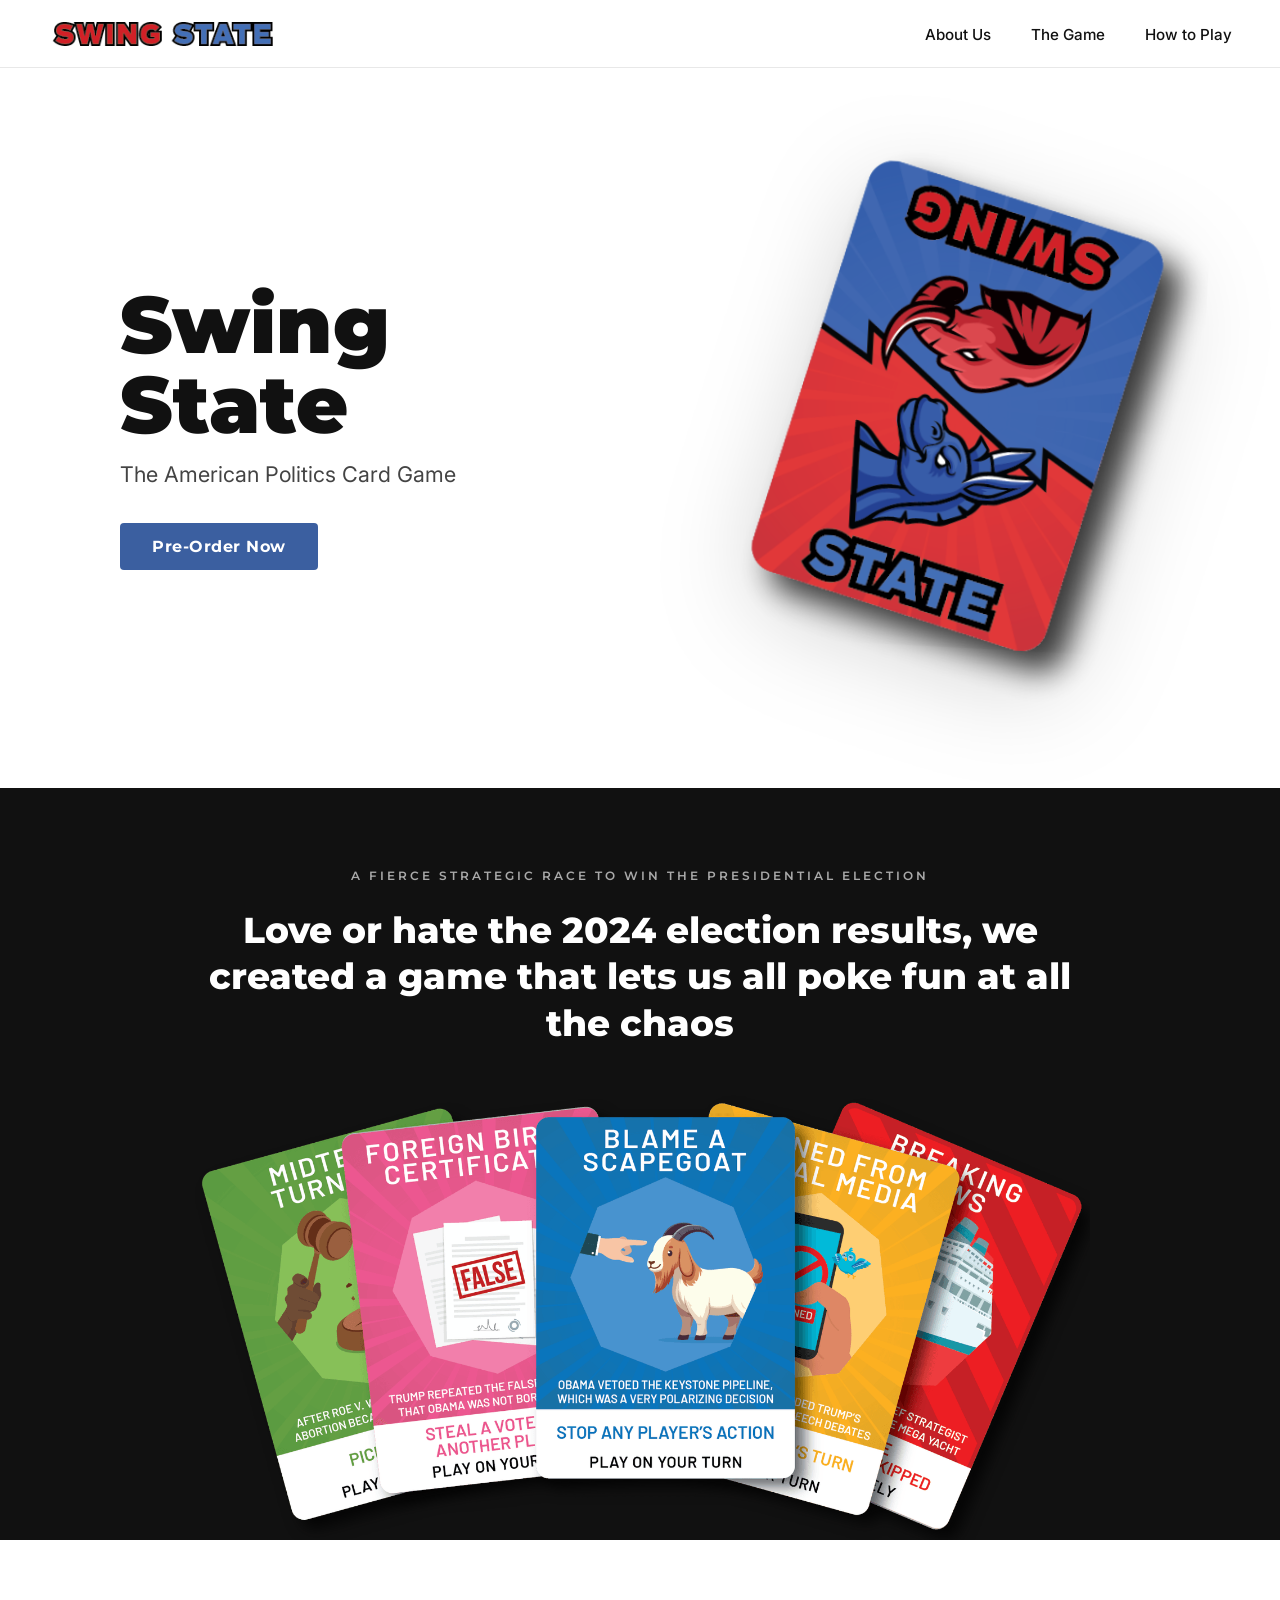
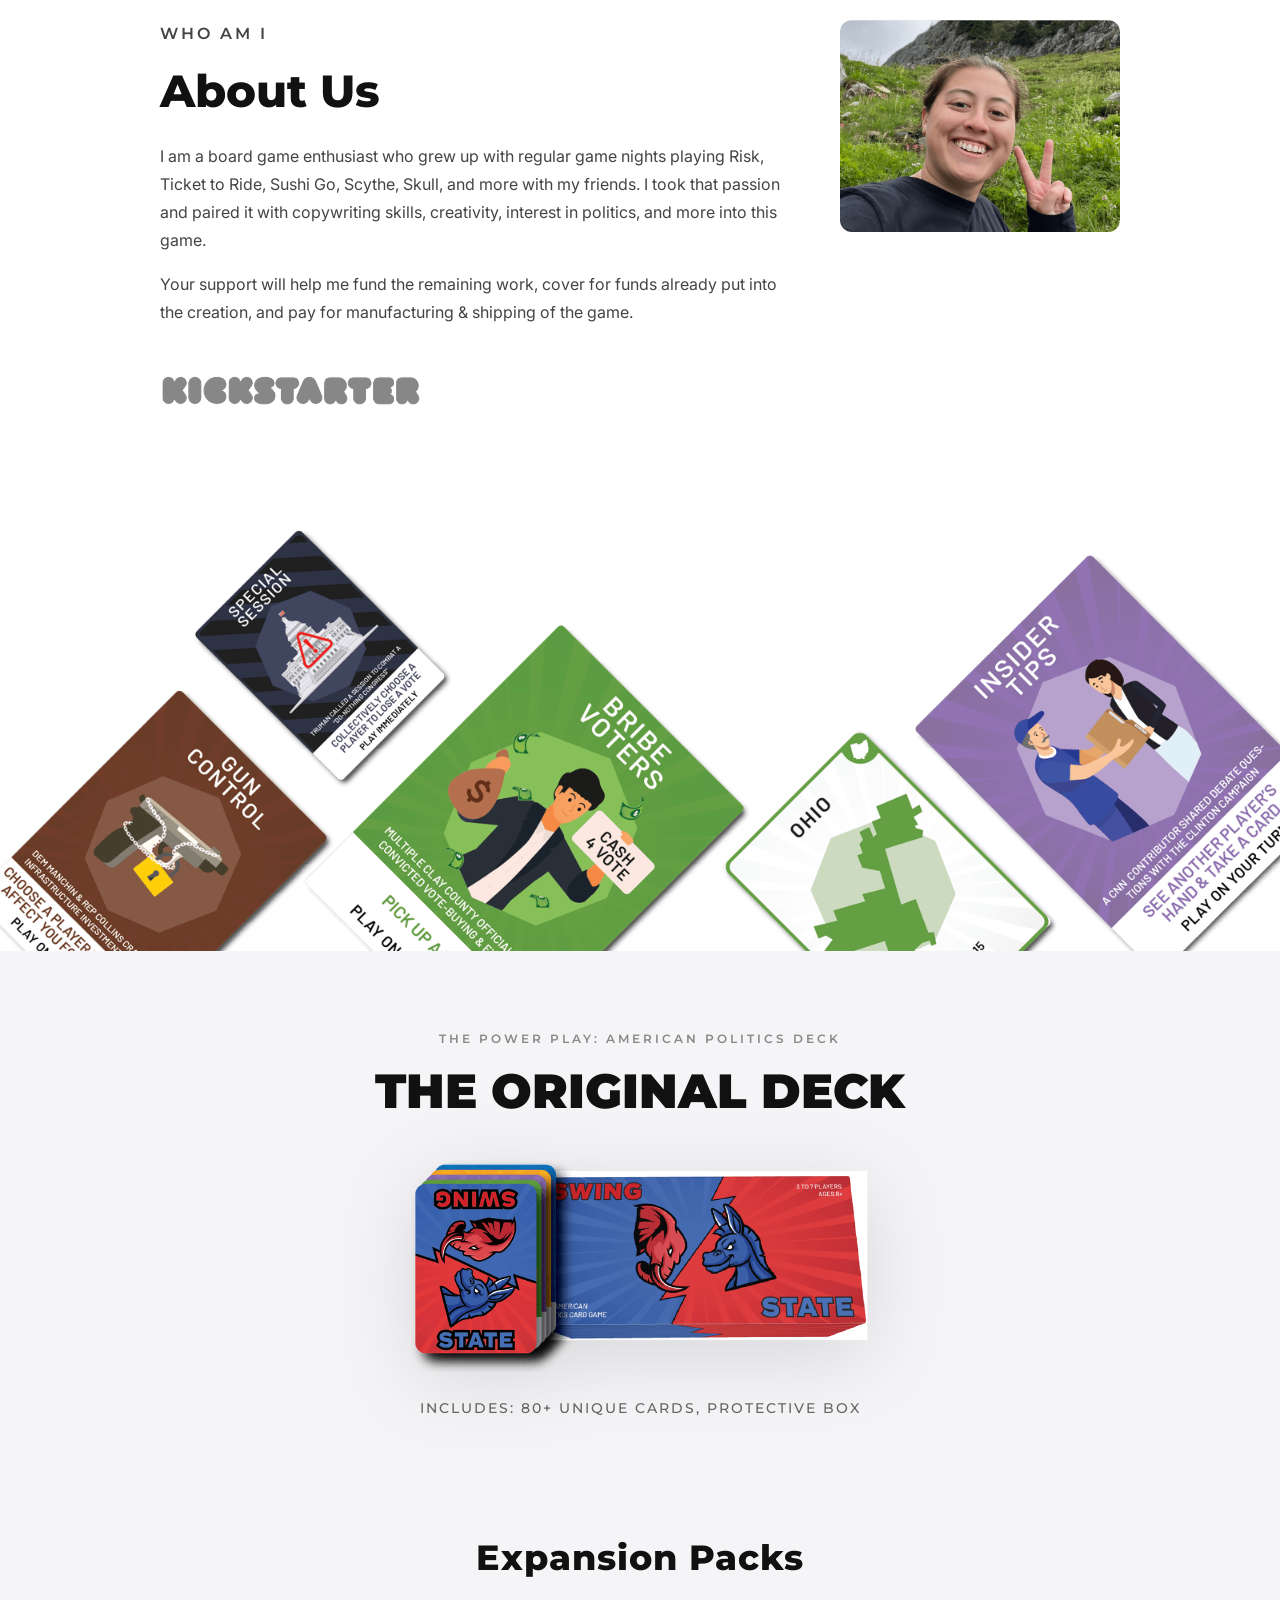
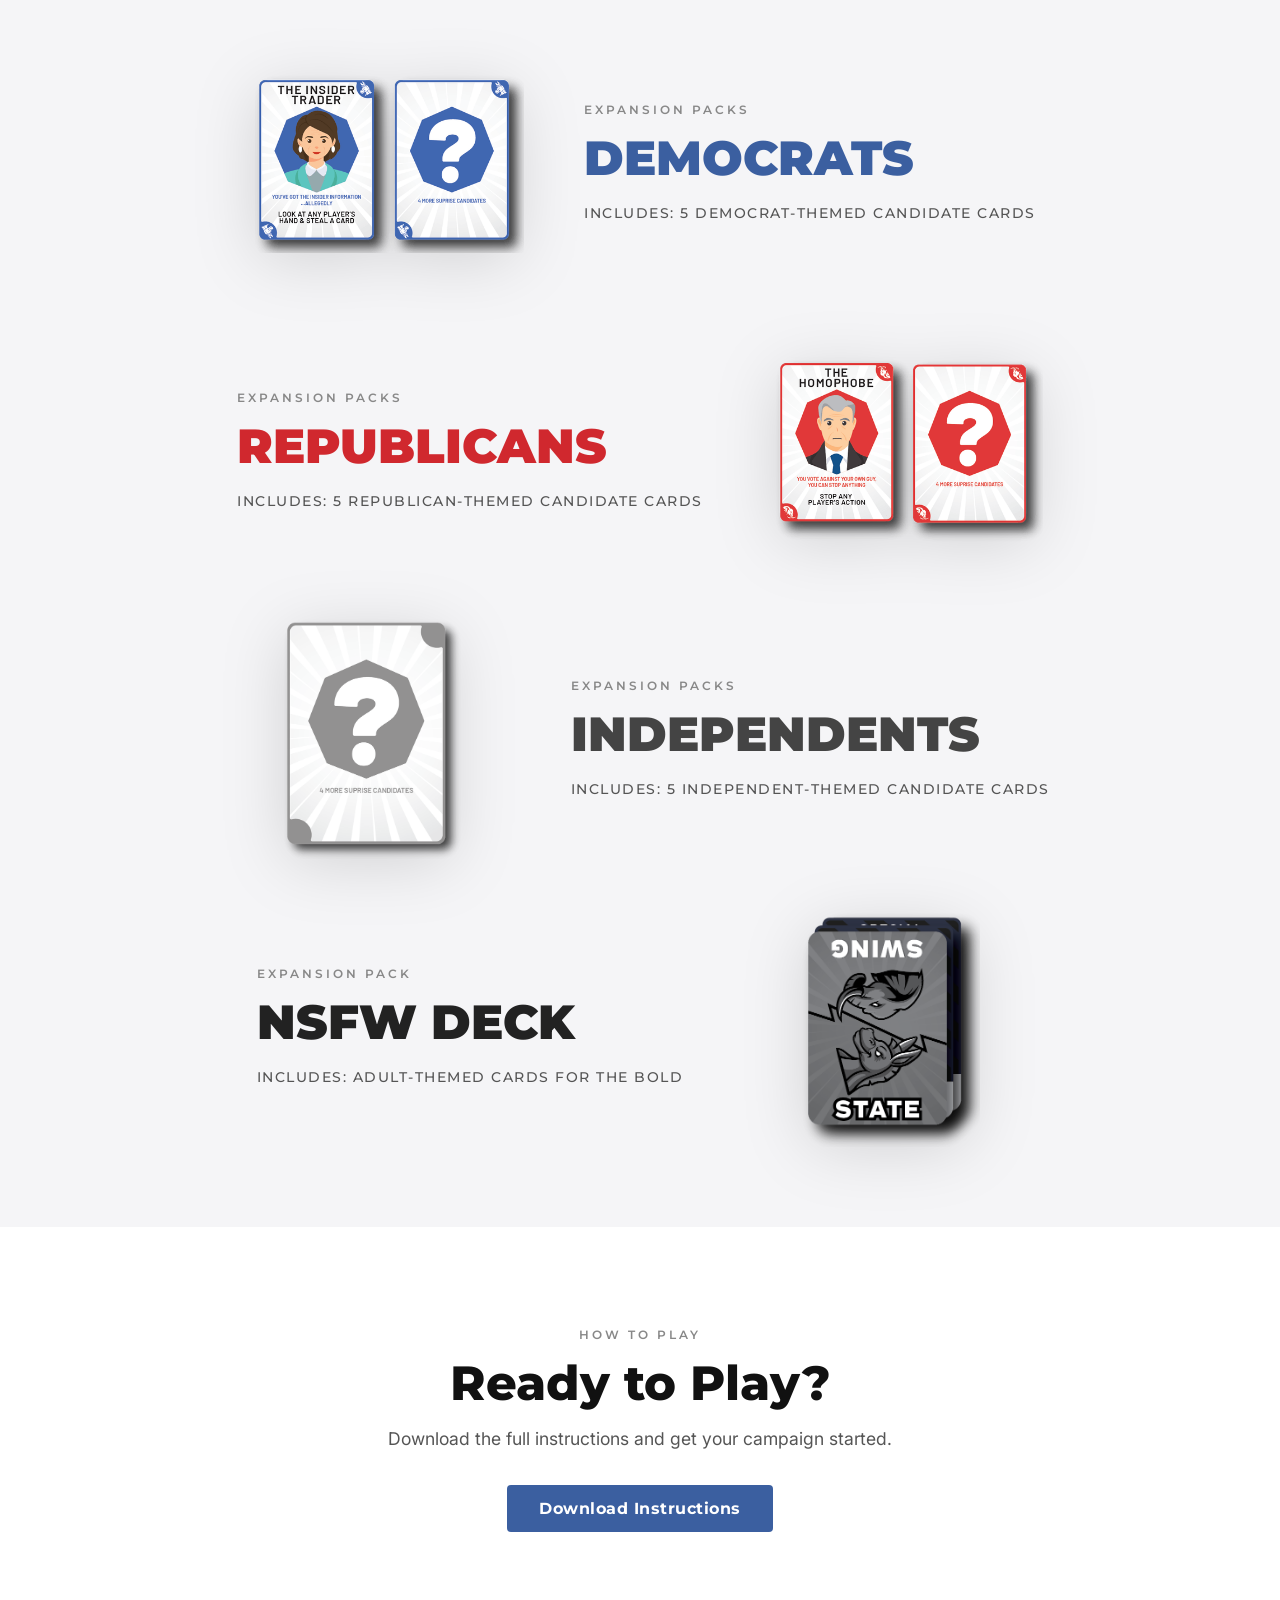
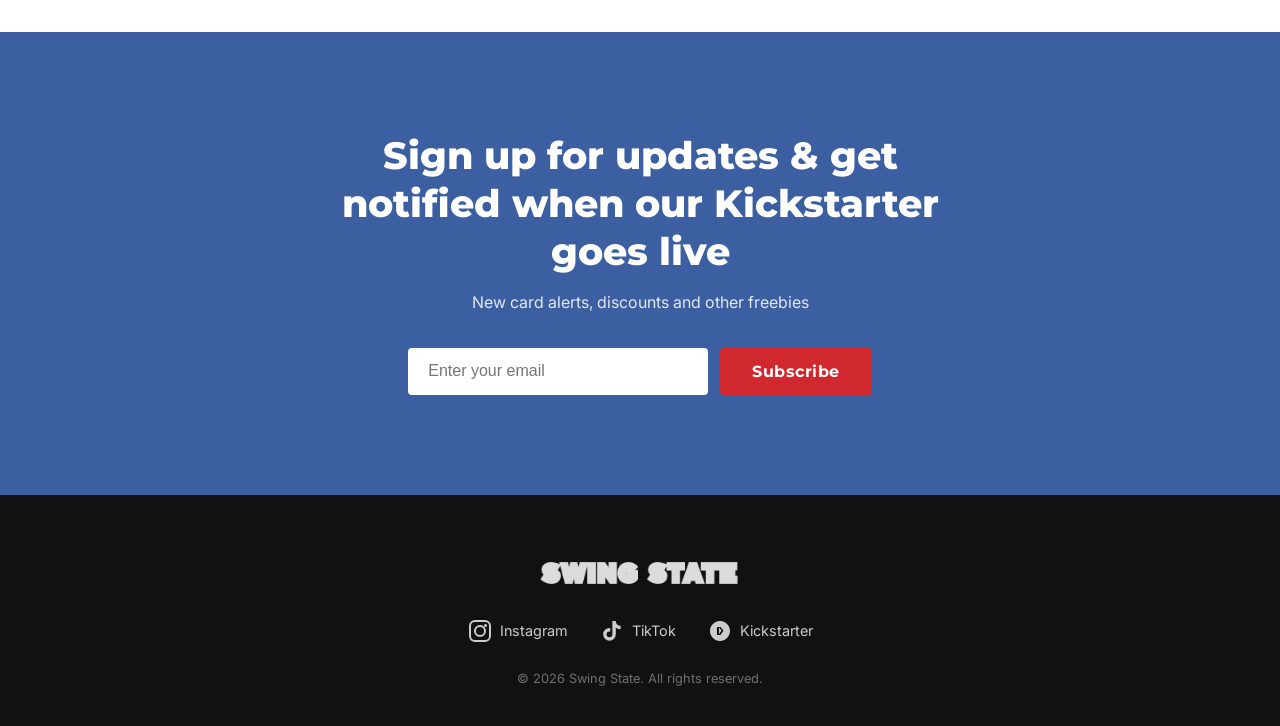
==== commit f624cca6: "nav updates, tagline fix, deck section styling" ====
--- a/index.html
+++ b/index.html
@@ -19,14 +19,14 @@
     </a>
     <ul class="nav-links">
       <li><a href="#about">About Us</a></li>
-      <li><a href="#products">Products</a></li>
+      <li><a href="#the-game">The Game</a></li>
       <li><a href="#how-to-play">How to Play</a></li>
     </ul>
     <button class="nav-hamburger" aria-label="Menu" onclick="toggleMenu()">&#9776;</button>
   </nav>
   <div class="nav-mobile" id="mobileMenu">
     <a href="#about" onclick="toggleMenu()">About Us</a>
-    <a href="#products" onclick="toggleMenu()">Products</a>
+    <a href="#the-game" onclick="toggleMenu()">The Game</a>
     <a href="#how-to-play" onclick="toggleMenu()">How to Play</a>
   </div>
 
@@ -45,7 +45,7 @@
   <!-- TAGLINE DARK -->
   <section class="tagline-dark">
     <p class="tagline-eyebrow">A FIERCE STRATEGIC RACE TO WIN THE PRESIDENTIAL ELECTION</p>
-    <h2>Love or hate the 2024 election results,<br />we created a game that lets us all poke<br />fun at all the chaos</h2>
+    <h2>Love or hate the 2024 election results, we created a game that lets us all poke fun at all the chaos</h2>
     <div class="card-fan">
       <img src="images/cards-fan.png" alt="Swing State cards fanned out" />
     </div>
@@ -61,7 +61,7 @@
         <p>Your support will help me fund the remaining work, cover for funds already put into the creation, and pay for manufacturing &amp; shipping of the game.</p>
         <div class="kickstarter-logo">
           <a href="https://www.kickstarter.com/projects/allyt/swing-state-the-american-politics-card-game" target="_blank" rel="noopener">
-            <img src="images/kickstarter.png" alt="Kickstarter" />
+            <img src="images/kickstarter.png" alt="Kickstarter" style="margin-top: 28px;" />
           </a>
         </div>
       </div>
@@ -77,9 +77,9 @@
   </section>
 
   <!-- BOX PRODUCT -->
-  <section class="box-product">
-    <p class="box-deck-eyebrow">THE ORIGINAL DECK</p>
-    <p class="box-deck-title">THE POWER PLAY: AMERICAN POLITICS DECK</p>
+  <section class="box-product" id="the-game">
+    <p class="box-deck-eyebrow">THE POWER PLAY: AMERICAN POLITICS DECK</p>
+    <h3 class="box-deck-title">THE ORIGINAL DECK</h3>
     <img src="images/product-box.png" alt="Swing State box and card deck" />
     <p class="box-includes">INCLUDES: 80+ UNIQUE CARDS, PROTECTIVE BOX</p>
   </section>
--- a/style.css
+++ b/style.css
@@ -163,9 +163,9 @@
 .tagline-dark h2 {
   font-family: var(--font-display);
   font-weight: 800;
-  font-size: clamp(1.8rem, 3.5vw, 2.8rem);
-  line-height: 1.25;
-  max-width: 800px;
+  font-size: clamp(1.6rem, 2.8vw, 2.4rem);
+  line-height: 1.3;
+  max-width: 900px;
   margin: 0 auto 48px;
 }
 .card-fan {
@@ -241,7 +241,7 @@
 
 /* ── BOX PRODUCT ── */
 .box-product {
-  background: var(--white);
+  background: var(--light);
   display: flex;
   flex-direction: column;
   align-items: center;
@@ -258,10 +258,8 @@
 }
 .box-deck-title {
   font-family: var(--font-display);
-  font-weight: 800;
-  font-size: 1.5rem;
-  letter-spacing: 1px;
-  text-transform: uppercase;
+  font-weight: 900;
+  font-size: 3rem;
   color: var(--dark);
   text-align: center;
   margin-bottom: 8px;
@@ -302,7 +300,7 @@
   justify-content: center;
   gap: 60px;
   max-width: 900px;
-  margin: 0 auto 80px;
+  margin: 0 auto 48px;
 }
 .expansion-card:last-child { margin-bottom: 0; }
 
@@ -353,7 +351,7 @@
 
 /* ── HOW TO PLAY ── */
 .how-to-play {
-  background: var(--light);
+  background: var(--white);
   text-align: center;
   padding: 100px 40px;
 }
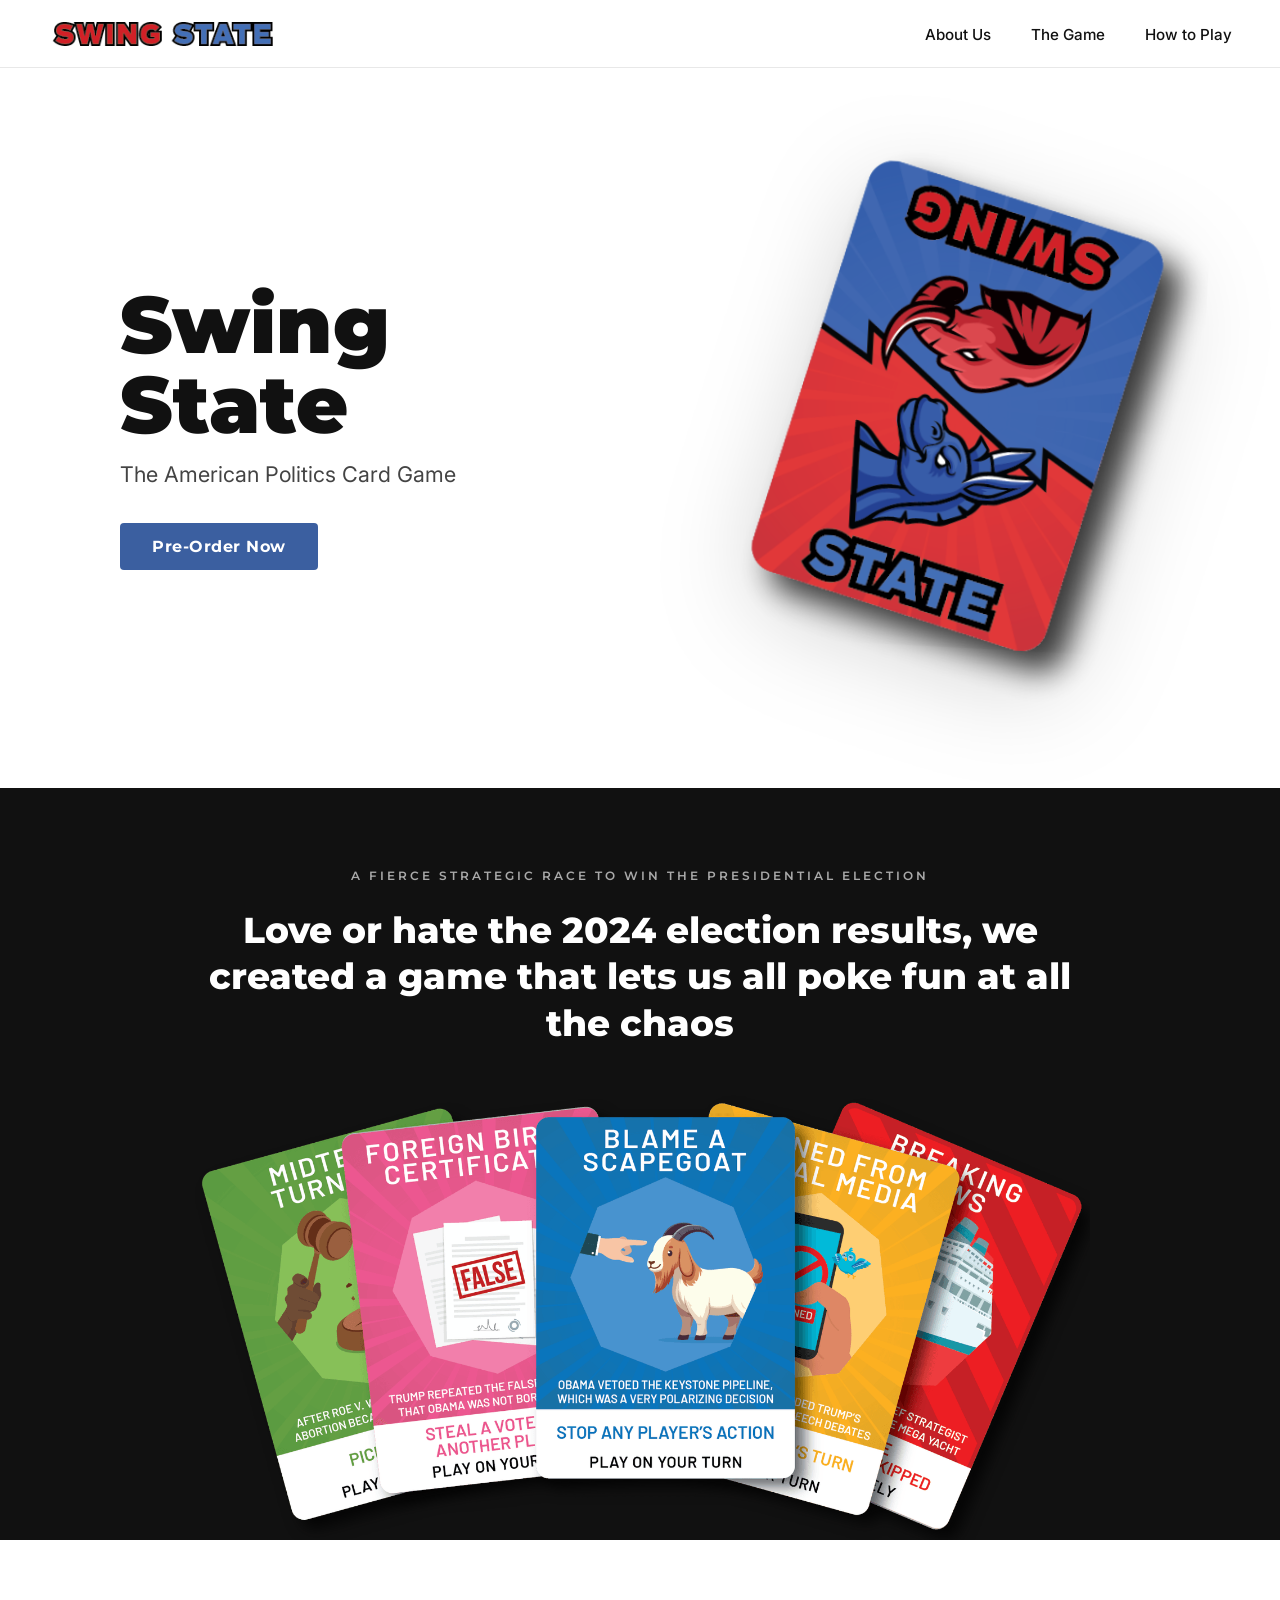
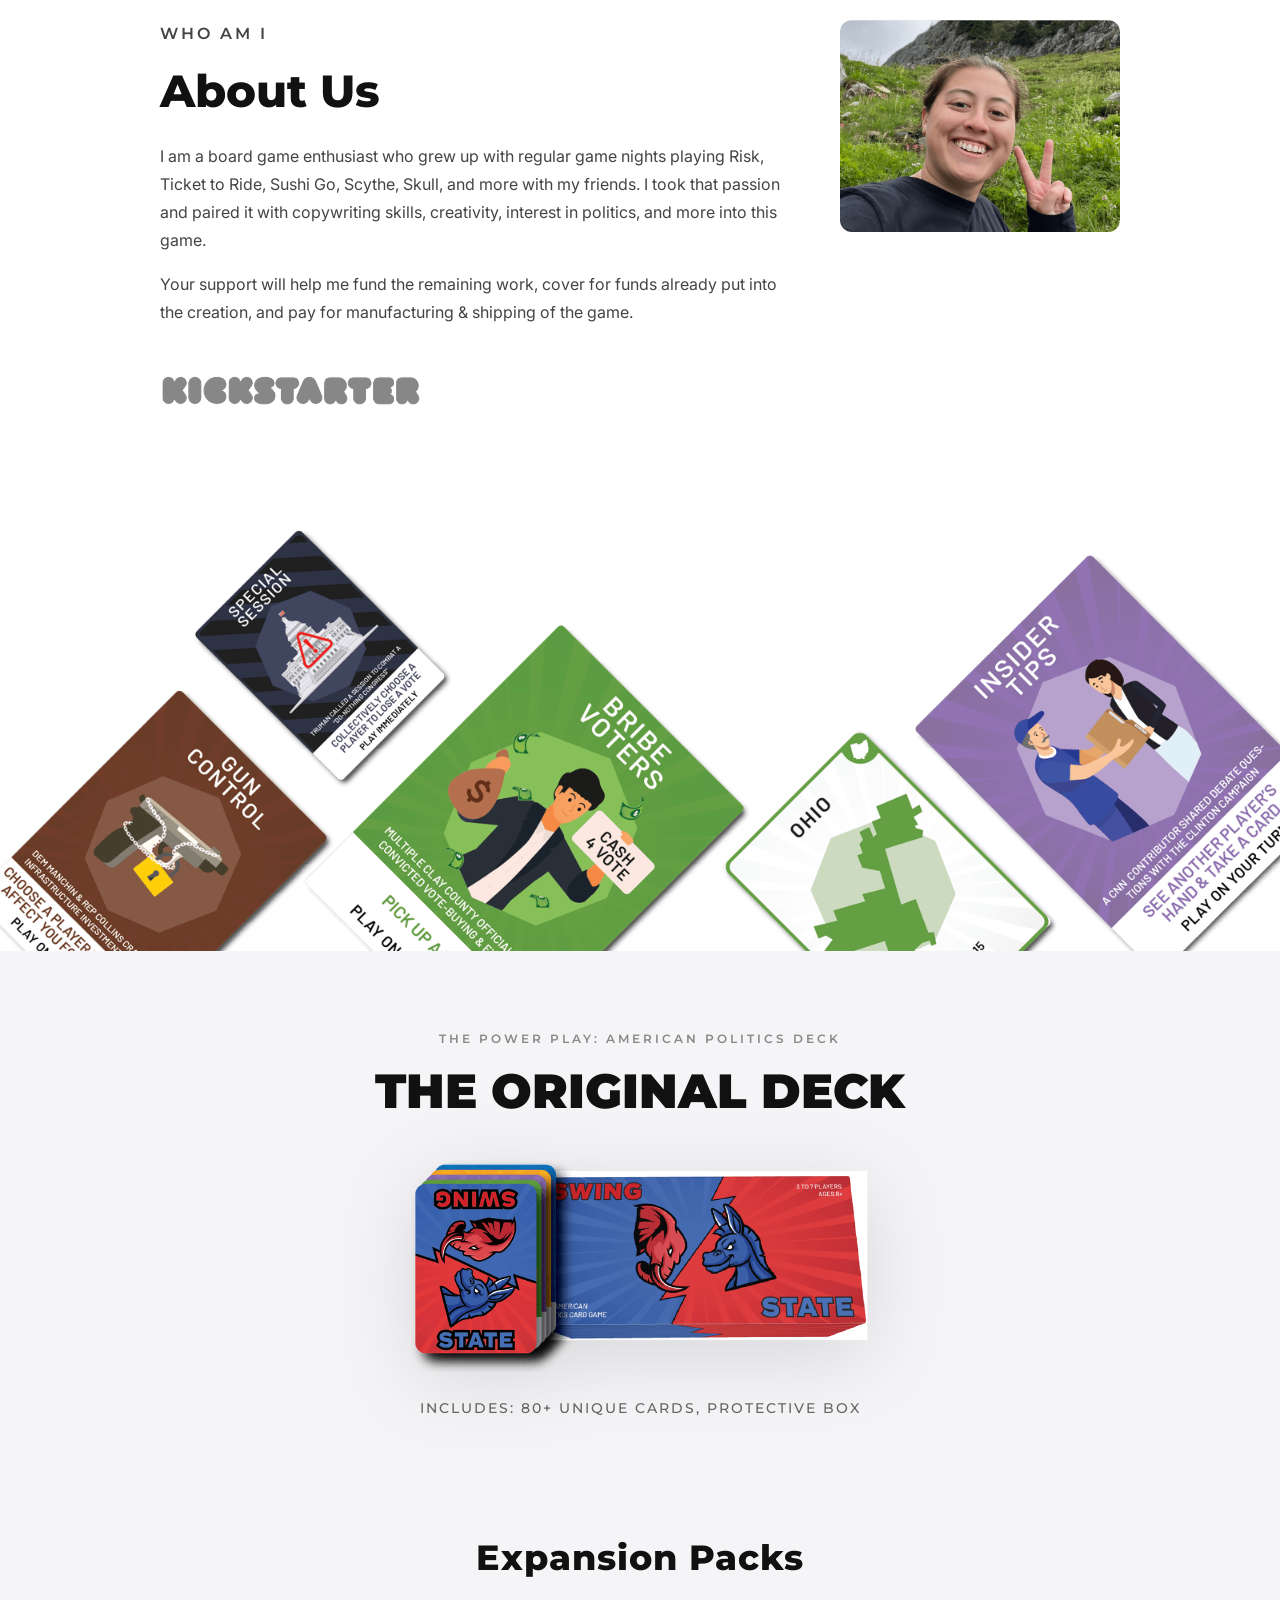
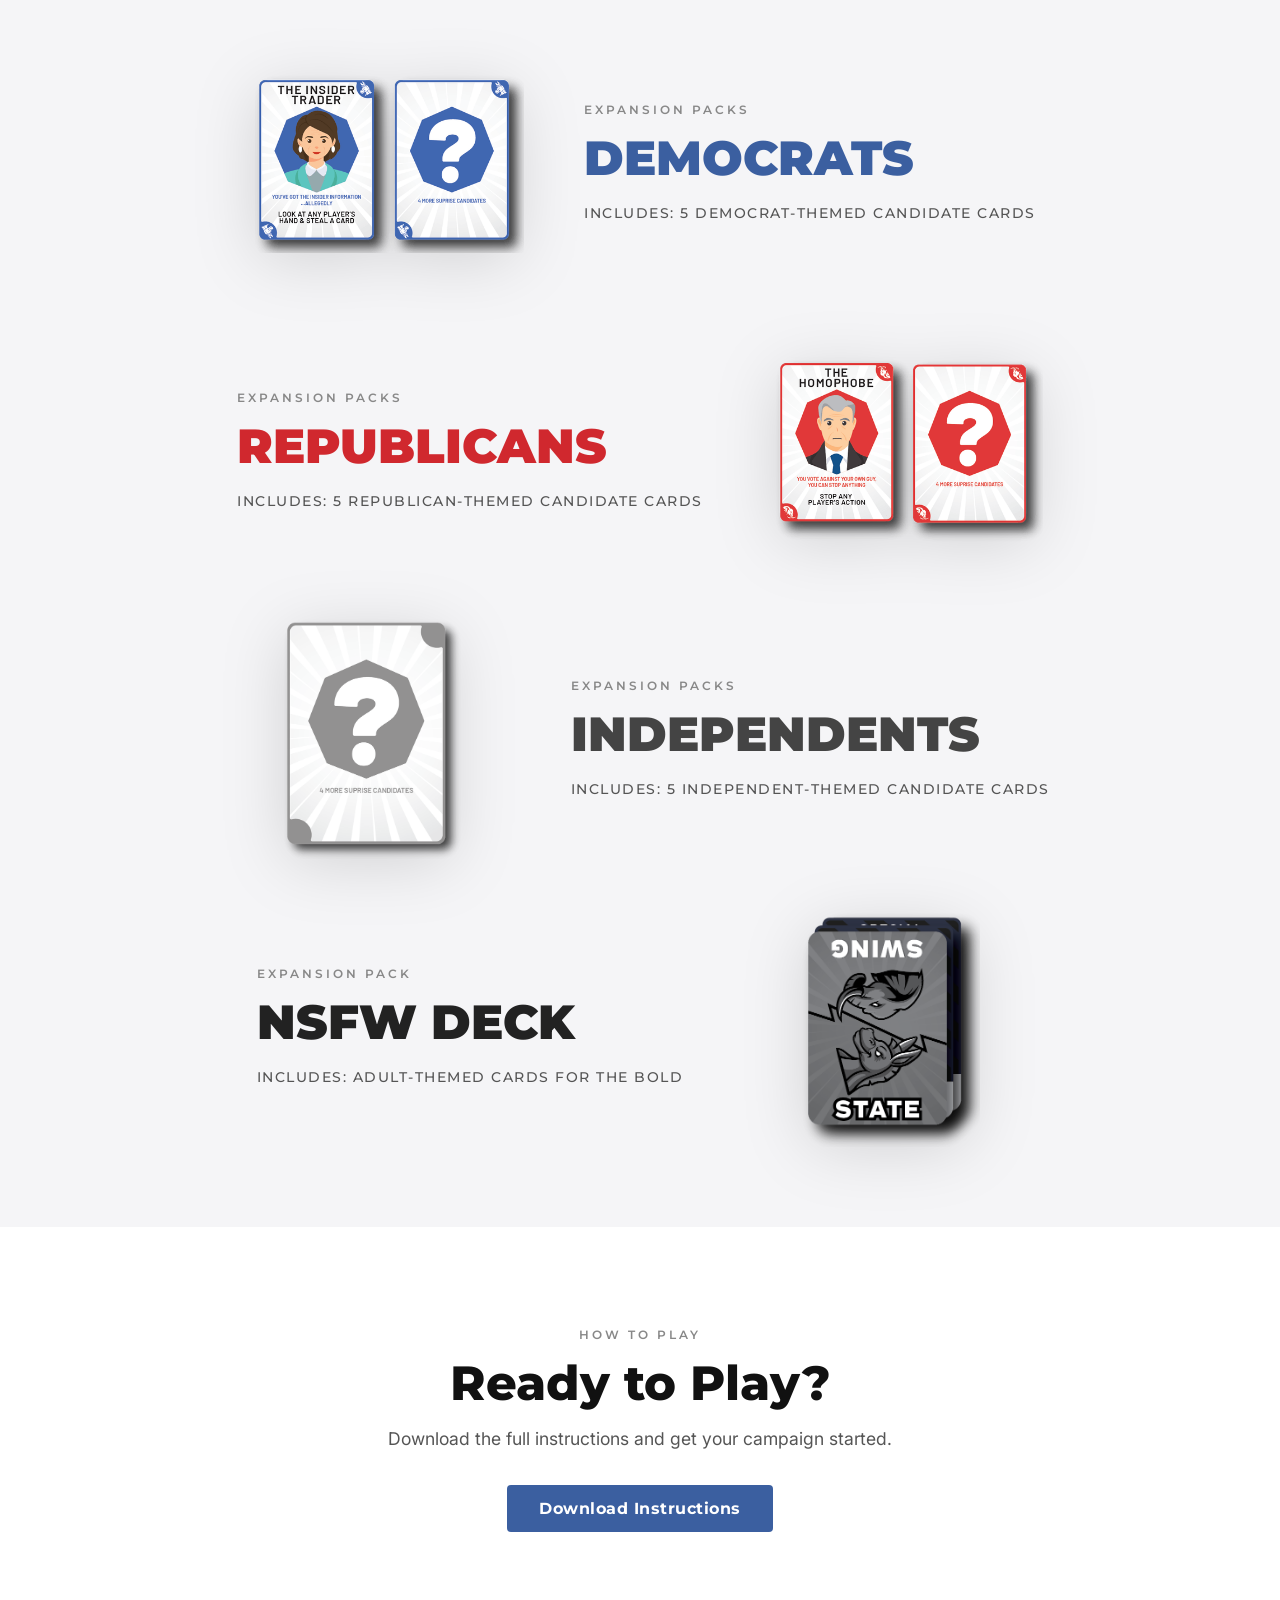
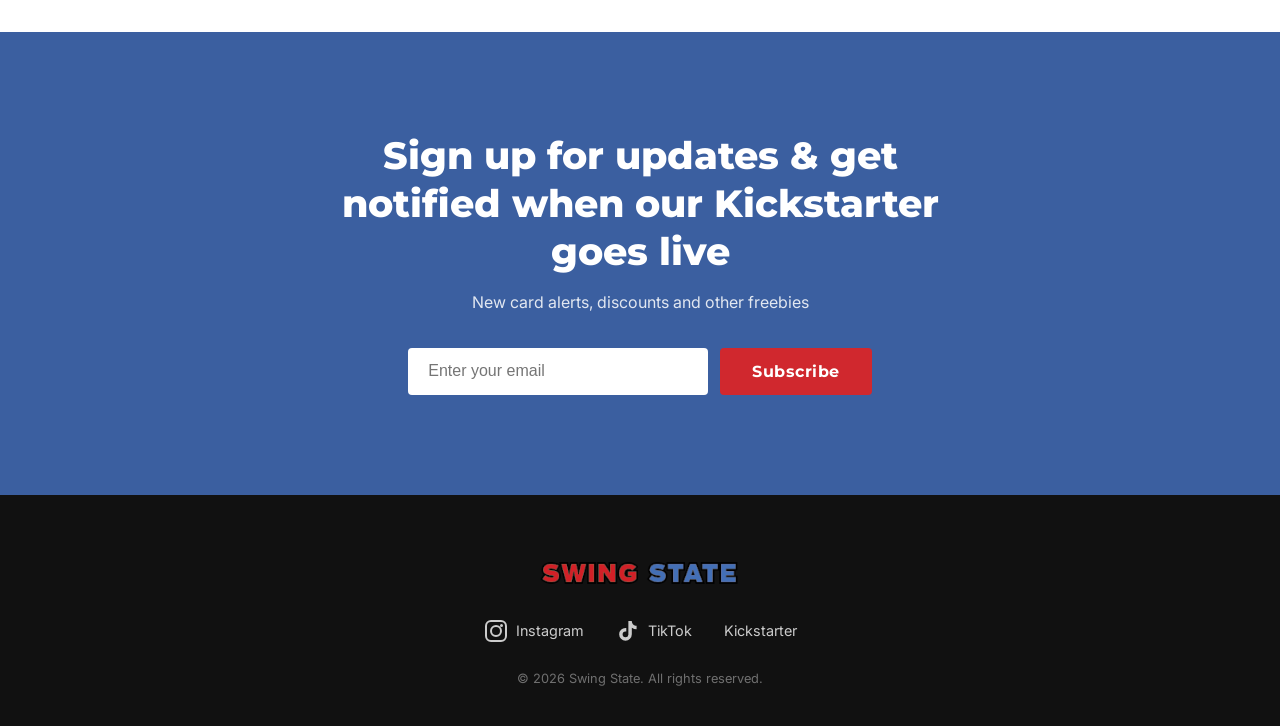
==== commit 79c45d34: "remove kickstarter icon from footer, fix instructions tab title" ====
--- a/index.html
+++ b/index.html
@@ -167,7 +167,6 @@
         TikTok
       </a>
       <a href="https://www.kickstarter.com/projects/allyt/swing-state-the-american-politics-card-game" target="_blank" rel="noopener" aria-label="Kickstarter">
-        <svg width="24" height="24" viewBox="0 0 24 24" fill="currentColor" xmlns="http://www.w3.org/2000/svg"><path d="M12 2C6.48 2 2 6.48 2 12s4.48 10 10 10 10-4.48 10-10S17.52 2 12 2zm-1 14H9V8h2v8zm4.5-4.5l-3 4.5h-2l3-4.5-3-3.5h2l3 3.5z"/></svg>
         Kickstarter
       </a>
     </div>
--- a/style.css
+++ b/style.css
@@ -425,8 +425,6 @@
 .footer-logo-img {
   height: 36px;
   width: auto;
-  filter: brightness(0) invert(1);
-  opacity: 0.85;
 }
 .footer-socials {
   display: flex;
